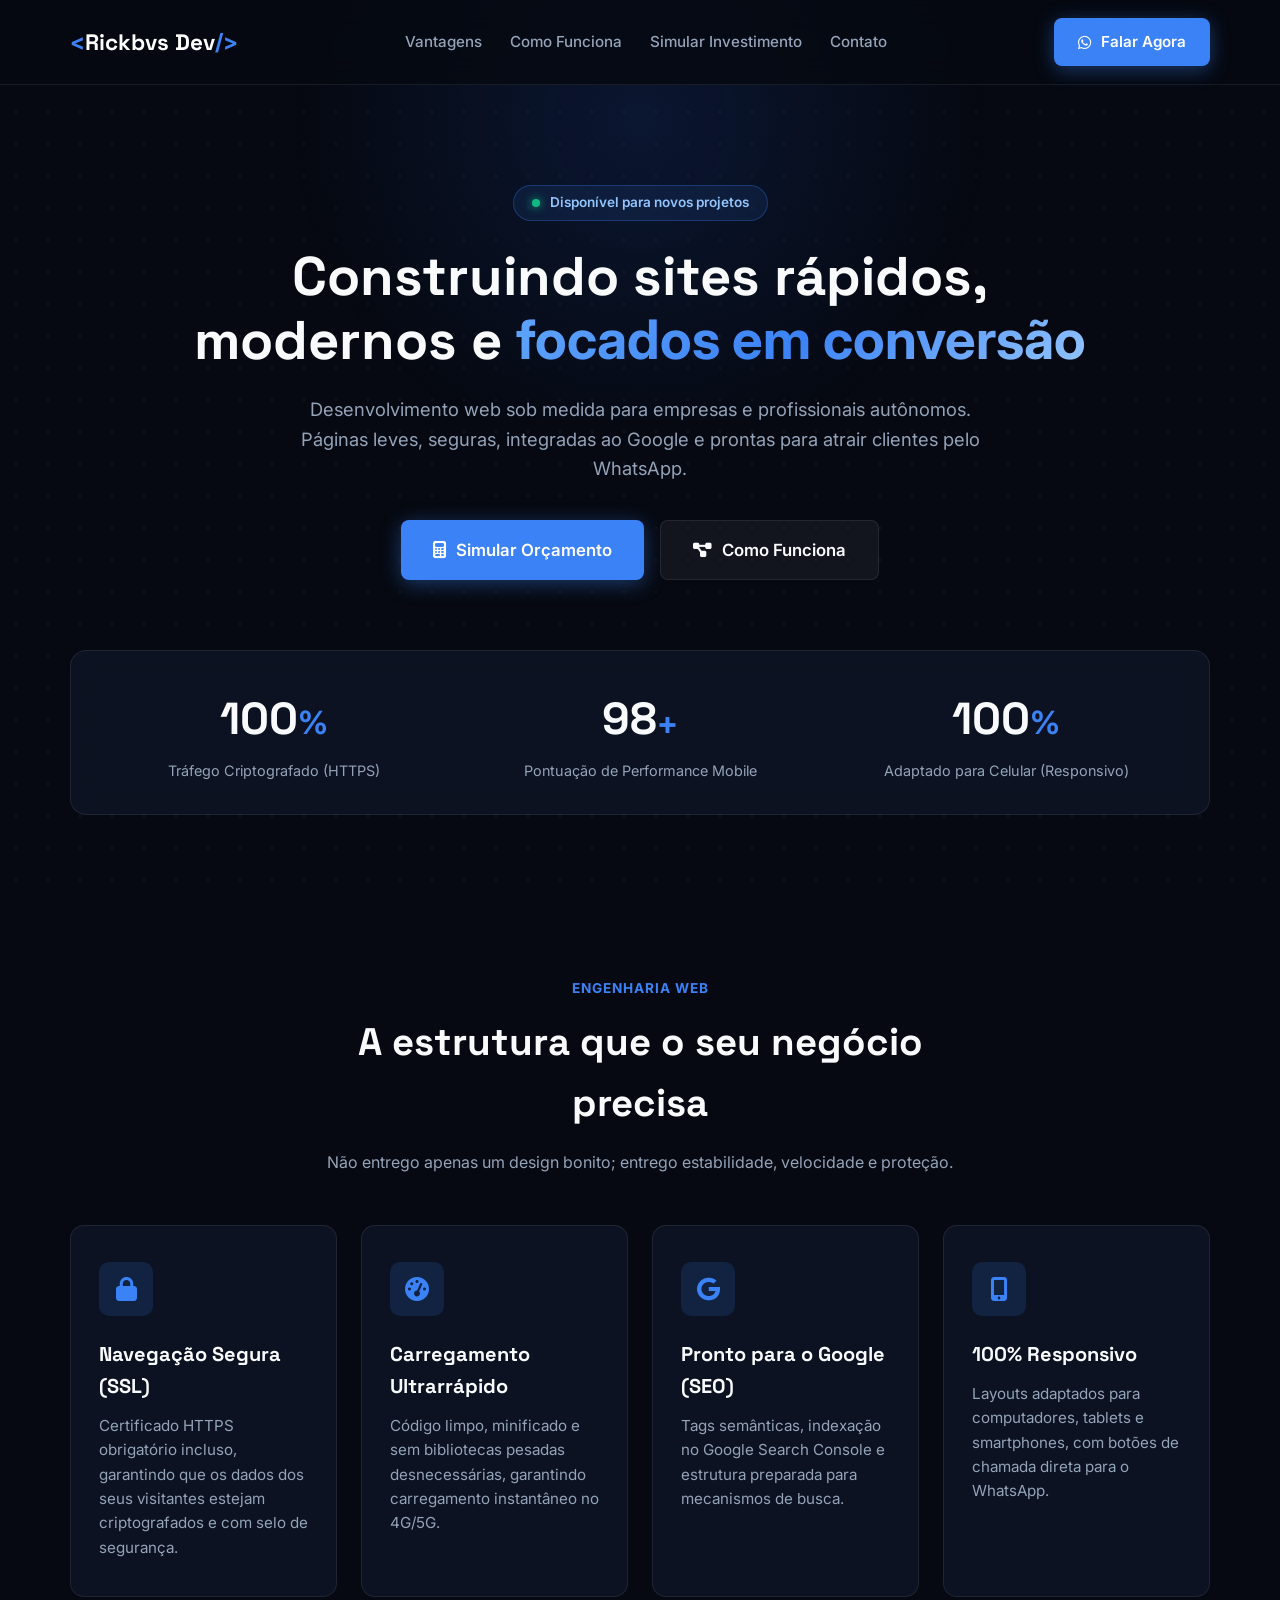
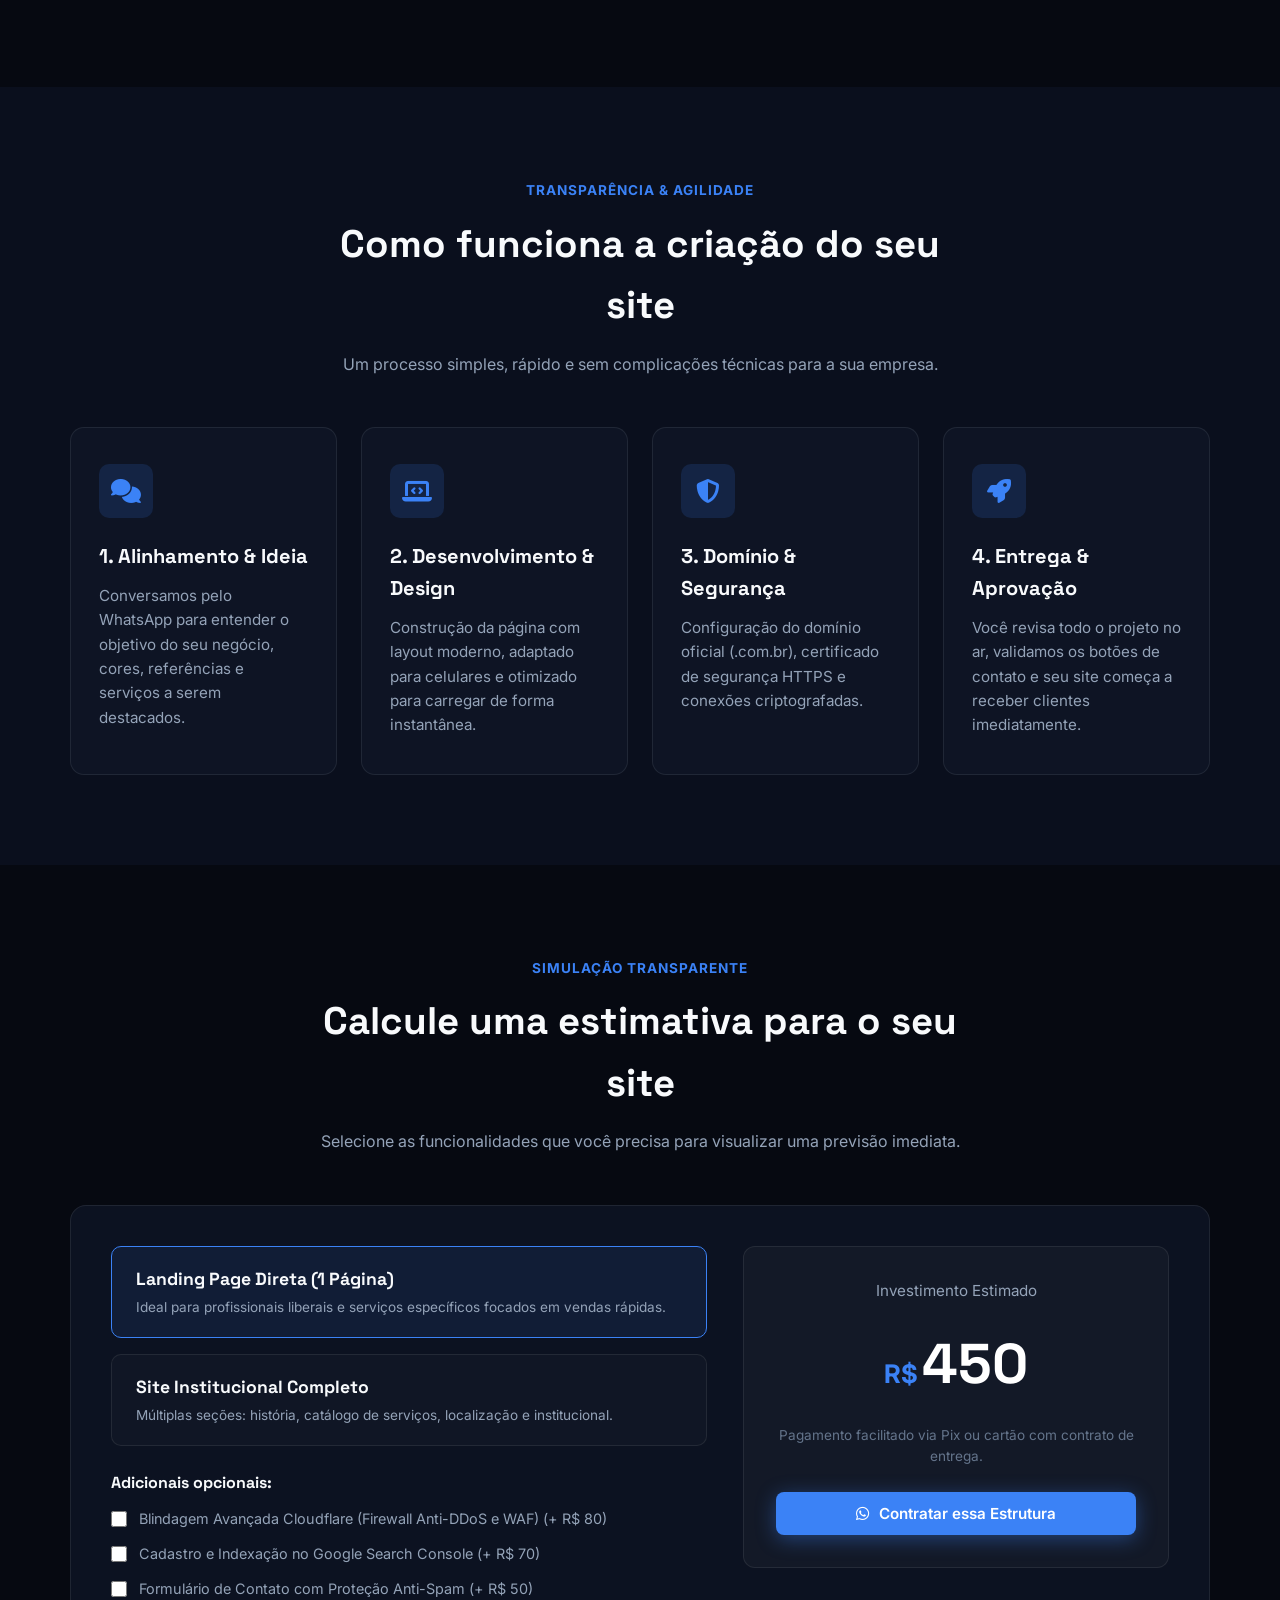
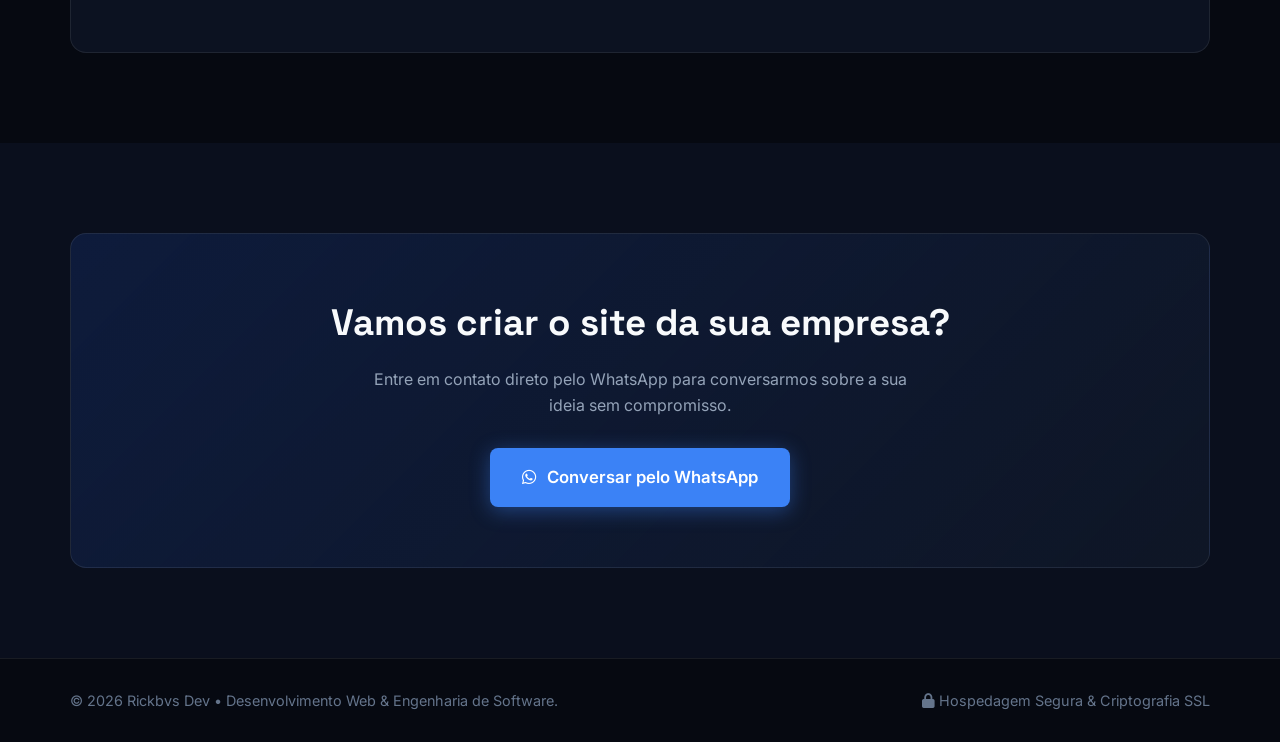
==== index.html @ 172304e8 "feat: site portfolio rickbvs" ====
<!DOCTYPE html>
<html lang="pt-BR">
<head>
  <meta charset="UTF-8">
  <meta name="viewport" content="width=device-width, initial-scale=1.0">
  <title>Rickbvs Dev | Desenvolvimento Web & Segurança Digital</title>
  <meta name="description" content="Desenvolvimento de sites profissionais, landing pages de alta conversão e infraestrutura web de alta performance.">
  
  <link rel="preconnect" href="https://fonts.googleapis.com">
  <link rel="preconnect" href="https://fonts.gstatic.com" crossorigin>
  <link href="https://fonts.googleapis.com/css2?family=Space+Grotesk:wght@500;700&family=Inter:wght@400;500;600;700&display=swap" rel="stylesheet">
  <link rel="stylesheet" href="https://cdnjs.cloudflare.com/ajax/libs/font-awesome/6.4.0/css/all.min.css">
  
  <link rel="stylesheet" href="style.css">
</head>
<body>

  <div class="bg-glow"></div>
  <div class="bg-grid"></div>

  <header class="navbar">
    <div class="container nav-container">
      <a href="#" class="nav-logo">
        <span class="logo-code">&lt;</span>Rickbvs Dev<span class="logo-code">/&gt;</span>
      </a>
      <nav class="nav-menu" id="navMenu">
        <a href="#diferenciais" class="nav-link">Vantagens</a>
        <a href="#processo" class="nav-link">Como Funciona</a>
        <a href="#calculadora" class="nav-link">Simular Investimento</a>
        <a href="#contato" class="nav-link">Contato</a>
      </nav>
      <a href="https://wa.me/5571996025066?text=Ol%C3%A1%2C%20gostaria%20de%20um%20or%C3%A7amento%20para%20um%20site%20profissional!" target="_blank" class="btn btn-primary nav-cta">
        <i class="fa-brands fa-whatsapp"></i> Falar Agora
      </a>
      <button class="nav-toggle" id="navToggle" aria-label="Abrir menu">
        <i class="fa-solid fa-bars"></i>
      </button>
    </div>
  </header>

  <main>
    <section class="hero">
      <div class="container hero-container">
        <div class="hero-badge reveal">
          <span class="pulse-dot"></span> Disponível para novos projetos
        </div>
        <h1 class="hero-title reveal">
          Construindo sites rápidos, modernos e <span class="gradient-text">focados em conversão</span>
        </h1>
        <p class="hero-subtitle reveal">
          Desenvolvimento web sob medida para empresas e profissionais autônomos. Páginas leves, seguras, integradas ao Google e prontas para atrair clientes pelo WhatsApp.
        </p>
        <div class="hero-actions reveal">
          <a href="#calculadora" class="btn btn-primary btn-large">
            <i class="fa-solid fa-calculator"></i> Simular Orçamento
          </a>
          <a href="#processo" class="btn btn-secondary btn-large">
            <i class="fa-solid fa-diagram-project"></i> Como Funciona
          </a>
        </div>

        <div class="metrics-grid reveal">
          <div class="metric-card">
            <h3 class="counter" data-target="100">0</h3><span class="metric-suffix">%</span>
            <p>Tráfego Criptografado (HTTPS)</p>
          </div>
          <div class="metric-card">
            <h3 class="counter" data-target="98">0</h3><span class="metric-suffix">+</span>
            <p>Pontuação de Performance Mobile</p>
          </div>
          <div class="metric-card">
            <h3 class="counter" data-target="100">0</h3><span class="metric-suffix">%</span>
            <p>Adaptado para Celular (Responsivo)</p>
          </div>
        </div>
      </div>
    </section>

    <section id="diferenciais" class="section">
      <div class="container">
        <div class="section-header reveal">
          <span class="section-tag">Engenharia Web</span>
          <h2>A estrutura que o seu negócio precisa</h2>
          <p>Não entrego apenas um design bonito; entrego estabilidade, velocidade e proteção.</p>
        </div>

        <div class="cards-grid">
          <div class="feature-card reveal" style="cursor: default;">
            <div class="card-icon"><i class="fa-solid fa-lock"></i></div>
            <h3>Navegação Segura (SSL)</h3>
            <p>Certificado HTTPS obrigatório incluso, garantindo que os dados dos seus visitantes estejam criptografados e com selo de segurança.</p>
          </div>

          <div class="feature-card reveal" style="cursor: default;">
            <div class="card-icon"><i class="fa-solid fa-gauge-high"></i></div>
            <h3>Carregamento Ultrarrápido</h3>
            <p>Código limpo, minificado e sem bibliotecas pesadas desnecessárias, garantindo carregamento instantâneo no 4G/5G.</p>
          </div>

          <div class="feature-card reveal" style="cursor: default;">
            <div class="card-icon"><i class="fa-brands fa-google"></i></div>
            <h3>Pronto para o Google (SEO)</h3>
            <p>Tags semânticas, indexação no Google Search Console e estrutura preparada para mecanismos de busca.</p>
          </div>

          <div class="feature-card reveal" style="cursor: default;">
            <div class="card-icon"><i class="fa-solid fa-mobile-screen-button"></i></div>
            <h3>100% Responsivo</h3>
            <p>Layouts adaptados para computadores, tablets e smartphones, com botões de chamada direta para o WhatsApp.</p>
          </div>
        </div>
      </div>
    </section>

    <section id="processo" class="section bg-alt">
      <div class="container">
        <div class="section-header reveal">
          <span class="section-tag">Transparência & Agilidade</span>
          <h2>Como funciona a criação do seu site</h2>
          <p>Um processo simples, rápido e sem complicações técnicas para a sua empresa.</p>
        </div>

        <div class="cards-grid">
          <div class="feature-card reveal" style="cursor: default;">
            <div class="card-icon"><i class="fa-solid fa-comments"></i></div>
            <h3 style="margin-top: 8px;">1. Alinhamento & Ideia</h3>
            <p>Conversamos pelo WhatsApp para entender o objetivo do seu negócio, cores, referências e serviços a serem destacados.</p>
          </div>

          <div class="feature-card reveal" style="cursor: default;">
            <div class="card-icon"><i class="fa-solid fa-laptop-code"></i></div>
            <h3 style="margin-top: 8px;">2. Desenvolvimento & Design</h3>
            <p>Construção da página com layout moderno, adaptado para celulares e otimizado para carregar de forma instantânea.</p>
          </div>

          <div class="feature-card reveal" style="cursor: default;">
            <div class="card-icon"><i class="fa-solid fa-shield-halved"></i></div>
            <h3 style="margin-top: 8px;">3. Domínio & Segurança</h3>
            <p>Configuração do domínio oficial (.com.br), certificado de segurança HTTPS e conexões criptografadas.</p>
          </div>

          <div class="feature-card reveal" style="cursor: default;">
            <div class="card-icon"><i class="fa-solid fa-rocket"></i></div>
            <h3 style="margin-top: 8px;">4. Entrega & Aprovação</h3>
            <p>Você revisa todo o projeto no ar, validamos os botões de contato e seu site começa a receber clientes imediatamente.</p>
          </div>
        </div>
      </div>
    </section>

    <section id="calculadora" class="section">
      <div class="container">
        <div class="section-header reveal">
          <span class="section-tag">Simulação Transparente</span>
          <h2>Calcule uma estimativa para o seu site</h2>
          <p>Selecione as funcionalidades que você precisa para visualizar uma previsão imediata.</p>
        </div>

        <div class="calc-wrapper reveal">
          <div class="calc-options">
            <label class="calc-item">
              <input type="radio" name="projectType" value="450" checked>
              <div class="calc-box">
                <h4>Landing Page Direta (1 Página)</h4>
                <p>Ideal para profissionais liberais e serviços específicos focados em vendas rápidas.</p>
              </div>
            </label>

            <label class="calc-item">
              <input type="radio" name="projectType" value="750">
              <div class="calc-box">
                <h4>Site Institucional Completo</h4>
                <p>Múltiplas seções: história, catálogo de serviços, localização e institucional.</p>
              </div>
            </label>

            <div class="calc-addons">
              <h4>Adicionais opcionais:</h4>
              <label class="addon-checkbox">
                <input type="checkbox" class="addon" value="80">
                <span>Blindagem Avançada Cloudflare (Firewall Anti-DDoS e WAF) (+ R$ 80)</span>
              </label>
              <label class="addon-checkbox">
                <input type="checkbox" class="addon" value="70">
                <span>Cadastro e Indexação no Google Search Console (+ R$ 70)</span>
              </label>
              <label class="addon-checkbox">
                <input type="checkbox" class="addon" value="50">
                <span>Formulário de Contato com Proteção Anti-Spam (+ R$ 50)</span>
              </label>
            </div>
          </div>

          <div class="calc-summary">
            <div class="summary-card">
              <p class="summary-label">Investimento Estimado</p>
              <div class="summary-price">
                <span class="currency">R$</span>
                <span id="totalPrice">450</span>
              </div>
              <p class="summary-desc">Pagamento facilitado via Pix ou cartão com contrato de entrega.</p>
              <button id="btnSendQuote" class="btn btn-primary btn-block">
                <i class="fa-brands fa-whatsapp"></i> Contratar essa Estrutura
              </button>
            </div>
          </div>
        </div>
      </div>
    </section>

    <section id="contato" class="section bg-alt">
      <div class="container">
        <div class="contact-box reveal">
          <h2>Vamos criar o site da sua empresa?</h2>
          <p>Entre em contato direto pelo WhatsApp para conversarmos sobre a sua ideia sem compromisso.</p>
          <div class="contact-buttons">
            <a href="https://wa.me/5571996025066?text=Ol%C3%A1%20Ricardo%2C%20quero%20conversar%20sobre%20um%20projeto!" target="_blank" class="btn btn-primary btn-large">
              <i class="fa-brands fa-whatsapp"></i> Conversar pelo WhatsApp
            </a>
          </div>
        </div>
      </div>
    </section>
  </main>

  <footer class="footer">
    <div class="container footer-content">
      <p>&copy; 2026 Rickbvs Dev • Desenvolvimento Web & Engenharia de Software.</p>
      <p class="footer-security"><i class="fa-solid fa-lock"></i> Hospedagem Segura & Criptografia SSL</p>
    </div>
  </footer>

  <script src="script.js"></script>
</body>
</html>
---- style.css ----
:root {
  --bg-main: #060911;
  --bg-alt: #0a0f1d;
  --bg-card: rgba(16, 24, 40, 0.7);
  --bg-card-hover: rgba(26, 38, 64, 0.85);
  
  --primary: #3b82f6;
  --primary-hover: #2563eb;
  --primary-glow: rgba(59, 130, 246, 0.4);
  
  --text-primary: #f8fafc;
  --text-secondary: #94a3b8;
  --text-muted: #64748b;
  
  --border: rgba(255, 255, 255, 0.08);
  --border-focus: rgba(59, 130, 246, 0.5);
  
  --success: #10b981;
}

* {
  margin: 0;
  padding: 0;
  box-sizing: border-box;
  font-family: 'Inter', sans-serif;
  scroll-behavior: smooth;
}

body {
  background-color: var(--bg-main);
  color: var(--text-primary);
  overflow-x: hidden;
  position: relative;
  line-height: 1.6;
}

/* Background Effects */
.bg-glow {
  position: fixed;
  top: -20%;
  left: 50%;
  transform: translateX(-50%);
  width: 800px;
  height: 600px;
  background: radial-gradient(circle, rgba(37, 99, 235, 0.15) 0%, transparent 70%);
  z-index: -2;
  pointer-events: none;
}

.bg-grid {
  position: fixed;
  inset: 0;
  background-image: radial-gradient(rgba(255, 255, 255, 0.05) 1px, transparent 1px);
  background-size: 32px 32px;
  z-index: -1;
  pointer-events: none;
}

/* Typography & Global Layout */
.container {
  width: 90%;
  max-width: 1140px;
  margin: 0 auto;
}

h1, h2, h3, h4 {
  font-family: 'Space Grotesk', sans-serif;
  color: var(--text-primary);
}

.gradient-text {
  background: linear-gradient(135deg, #60a5fa 0%, #3b82f6 50%, #93c5fd 100%);
  -webkit-background-clip: text;
  background-clip: text;
  -webkit-text-fill-color: transparent;
}

/* Buttons */
.btn {
  display: inline-flex;
  align-items: center;
  gap: 10px;
  padding: 12px 24px;
  border-radius: 8px;
  font-size: 0.95rem;
  font-weight: 600;
  text-decoration: none;
  cursor: pointer;
  border: none;
  transition: all 0.25s ease;
}

.btn-primary {
  background: var(--primary);
  color: #fff;
  box-shadow: 0 4px 20px var(--primary-glow);
}

.btn-primary:hover {
  background: var(--primary-hover);
  transform: translateY(-2px);
  box-shadow: 0 6px 24px var(--primary-glow);
}

.btn-secondary {
  background: rgba(255, 255, 255, 0.05);
  color: var(--text-primary);
  border: 1px solid var(--border);
}

.btn-secondary:hover {
  background: rgba(255, 255, 255, 0.1);
  transform: translateY(-2px);
}

.btn-large {
  padding: 16px 32px;
  font-size: 1.05rem;
}

.btn-block {
  width: 100%;
  justify-content: center;
}

/* Navbar */
.navbar {
  position: sticky;
  top: 0;
  z-index: 1000;
  background: rgba(6, 9, 17, 0.8);
  backdrop-filter: blur(16px);
  border-bottom: 1px solid var(--border);
  padding: 18px 0;
}

.nav-container {
  display: flex;
  justify-content: space-between;
  align-items: center;
}

.nav-logo {
  font-family: 'Space Grotesk', sans-serif;
  font-size: 1.4rem;
  font-weight: 700;
  color: #fff;
  text-decoration: none;
}

.logo-code {
  color: var(--primary);
}

.nav-menu {
  display: flex;
  gap: 28px;
}

.nav-link {
  color: var(--text-secondary);
  text-decoration: none;
  font-size: 0.95rem;
  font-weight: 500;
  transition: color 0.2s;
}

.nav-link:hover {
  color: var(--text-primary);
}

.nav-toggle {
  display: none;
  background: none;
  border: none;
  color: var(--text-primary);
  font-size: 1.5rem;
  cursor: pointer;
}

/* Hero Section */
.hero {
  padding: 100px 0 70px;
  text-align: center;
}

.hero-badge {
  display: inline-flex;
  align-items: center;
  gap: 10px;
  background: rgba(59, 130, 246, 0.1);
  border: 1px solid rgba(59, 130, 246, 0.3);
  padding: 6px 18px;
  border-radius: 50px;
  color: #93c5fd;
  font-size: 0.85rem;
  font-weight: 600;
  margin-bottom: 24px;
}

.pulse-dot {
  width: 8px;
  height: 8px;
  background: var(--success);
  border-radius: 50%;
  box-shadow: 0 0 10px var(--success);
}

.hero-title {
  font-size: 3.4rem;
  line-height: 1.15;
  max-width: 900px;
  margin: 0 auto 24px;
}

.hero-subtitle {
  font-size: 1.15rem;
  color: var(--text-secondary);
  max-width: 680px;
  margin: 0 auto 36px;
}

.hero-actions {
  display: flex;
  justify-content: center;
  gap: 16px;
  flex-wrap: wrap;
  margin-bottom: 70px;
}

/* Metrics */
.metrics-grid {
  display: grid;
  grid-template-columns: repeat(3, 1fr);
  gap: 24px;
  background: var(--bg-card);
  backdrop-filter: blur(12px);
  border: 1px solid var(--border);
  padding: 32px;
  border-radius: 16px;
}

.metric-card h3 {
  font-size: 2.8rem;
  display: inline-block;
}

.metric-suffix {
  font-size: 2rem;
  font-weight: 700;
  color: var(--primary);
}

.metric-card p {
  color: var(--text-secondary);
  font-size: 0.9rem;
  margin-top: 4px;
}

/* Sections */
.section {
  padding: 90px 0;
}

.bg-alt {
  background-color: var(--bg-alt);
}

.section-header {
  text-align: center;
  max-width: 650px;
  margin: 0 auto 50px;
}

.section-tag {
  color: var(--primary);
  font-size: 0.85rem;
  font-weight: 700;
  text-transform: uppercase;
  letter-spacing: 1px;
}

.section-header h2 {
  font-size: 2.4rem;
  margin: 10px 0 16px;
}

.section-header p {
  color: var(--text-secondary);
}

/* Feature Cards */
.cards-grid {
  display: grid;
  grid-template-columns: repeat(auto-fit, minmax(250px, 1fr));
  gap: 24px;
}

.feature-card {
  background: var(--bg-card);
  border: 1px solid var(--border);
  padding: 36px 28px;
  border-radius: 14px;
  cursor: default;
  transition: all 0.3s ease;
}

/*.feature-card:hover {
  background: var(--bg-card-hover);
  border-color: var(--border-focus);
  transform: translateY(-5px);
}
  */

.card-icon {
  width: 54px;
  height: 54px;
  background: rgba(59, 130, 246, 0.15);
  border-radius: 10px;
  display: flex;
  align-items: center;
  justify-content: center;
  color: var(--primary);
  font-size: 1.5rem;
  margin-bottom: 22px;
}

.feature-card h3 {
  font-size: 1.25rem;
  margin-bottom: 12px;
}

.feature-card p {
  color: var(--text-secondary);
  font-size: 0.95rem;
}

/* Portfolio Section & Filter */
.filter-container {
  display: flex;
  justify-content: center;
  gap: 12px;
  margin-bottom: 40px;
}

.filter-btn {
  background: var(--bg-card);
  border: 1px solid var(--border);
  color: var(--text-secondary);
  padding: 8px 20px;
  border-radius: 30px;
  cursor: pointer;
  font-weight: 600;
  transition: all 0.2s ease;
}

.filter-btn.active, .filter-btn:hover {
  background: var(--primary);
  color: #fff;
  border-color: var(--primary);
}

.portfolio-grid {
  display: grid;
  grid-template-columns: repeat(auto-fit, minmax(300px, 1fr));
  gap: 28px;
}

.portfolio-card {
  background: var(--bg-card);
  border: 1px solid var(--border);
  border-radius: 14px;
  overflow: hidden;
  transition: all 0.3s ease;
}

.portfolio-card.hide {
  display: none;
}

.portfolio-card:hover {
  transform: translateY(-4px);
  border-color: var(--border-focus);
}

.portfolio-preview {
  height: 180px;
  display: flex;
  align-items: center;
  justify-content: center;
  font-size: 3.5rem;
  color: #fff;
}

.preview-1 { background: linear-gradient(135deg, #1e3a8a, #3b82f6); }
.preview-2 { background: linear-gradient(135deg, #312e81, #6366f1); }
.preview-3 { background: linear-gradient(135deg, #064e3b, #10b981); }

.portfolio-info {
  padding: 24px;
}

.badge-mini {
  font-size: 0.75rem;
  text-transform: uppercase;
  color: var(--primary);
  font-weight: 700;
}

.portfolio-info h3 {
  font-size: 1.25rem;
  margin: 6px 0 10px;
}

.portfolio-info p {
  color: var(--text-secondary);
  font-size: 0.9rem;
}

/* Calculator Section */
.calc-wrapper {
  display: grid;
  grid-template-columns: 1.4fr 1fr;
  gap: 36px;
  background: var(--bg-card);
  border: 1px solid var(--border);
  padding: 40px;
  border-radius: 16px;
}

.calc-item {
  display: block;
  cursor: pointer;
  margin-bottom: 16px;
}

.calc-item input[type="radio"] {
  display: none;
}

.calc-box {
  background: rgba(255, 255, 255, 0.02);
  border: 1px solid var(--border);
  padding: 18px 24px;
  border-radius: 10px;
  transition: all 0.2s;
}

.calc-item input[type="radio"]:checked + .calc-box {
  border-color: var(--primary);
  background: rgba(59, 130, 246, 0.1);
}

.calc-box h4 {
  font-size: 1.1rem;
  margin-bottom: 4px;
}

.calc-box p {
  font-size: 0.85rem;
  color: var(--text-secondary);
}

.calc-addons {
  margin-top: 24px;
}

.calc-addons h4 {
  font-size: 1rem;
  margin-bottom: 12px;
}

.addon-checkbox {
  display: flex;
  align-items: center;
  gap: 12px;
  margin-bottom: 12px;
  font-size: 0.9rem;
  color: var(--text-secondary);
  cursor: pointer;
}

.addon-checkbox input {
  accent-color: var(--primary);
  width: 16px;
  height: 16px;
}

.summary-card {
  background: rgba(255, 255, 255, 0.03);
  border: 1px solid var(--border);
  padding: 32px;
  border-radius: 12px;
  text-align: center;
}

.summary-label {
  font-size: 0.95rem;
  color: var(--text-secondary);
}

.summary-price {
  margin: 16px 0;
  color: #fff;
}

.currency {
  font-size: 1.6rem;
  font-weight: 700;
  color: var(--primary);
}

#totalPrice {
  font-size: 3.5rem;
  font-weight: 800;
  font-family: 'Space Grotesk', sans-serif;
}

.summary-desc {
  font-size: 0.85rem;
  color: var(--text-muted);
  margin-bottom: 24px;
}

/* Contact CTA */
.contact-box {
  background: linear-gradient(135deg, rgba(37, 99, 235, 0.15) 0%, rgba(16, 24, 40, 0.8) 100%);
  border: 1px solid var(--border);
  border-radius: 16px;
  padding: 60px 30px;
  text-align: center;
}

.contact-box h2 {
  font-size: 2.3rem;
  margin-bottom: 14px;
}

.contact-box p {
  color: var(--text-secondary);
  max-width: 540px;
  margin: 0 auto 30px;
}

/* Footer */
.footer {
  border-top: 1px solid var(--border);
  padding: 30px 0;
  font-size: 0.9rem;
  color: var(--text-muted);
}

.footer-content {
  display: flex;
  justify-content: space-between;
  align-items: center;
}

/* Scroll Animation */
.reveal {
  opacity: 0;
  transform: translateY(24px);
  transition: all 0.6s cubic-bezier(0.16, 1, 0.3, 1);
}

.reveal.active {
  opacity: 1;
  transform: translateY(0);
}

/* Responsive */
@media (max-width: 900px) {
  .hero-title { font-size: 2.5rem; }
  .calc-wrapper { grid-template-columns: 1fr; }
  .metrics-grid { grid-template-columns: 1fr; gap: 16px; }
  .nav-menu { display: none; }
  .nav-toggle { display: block; }
}
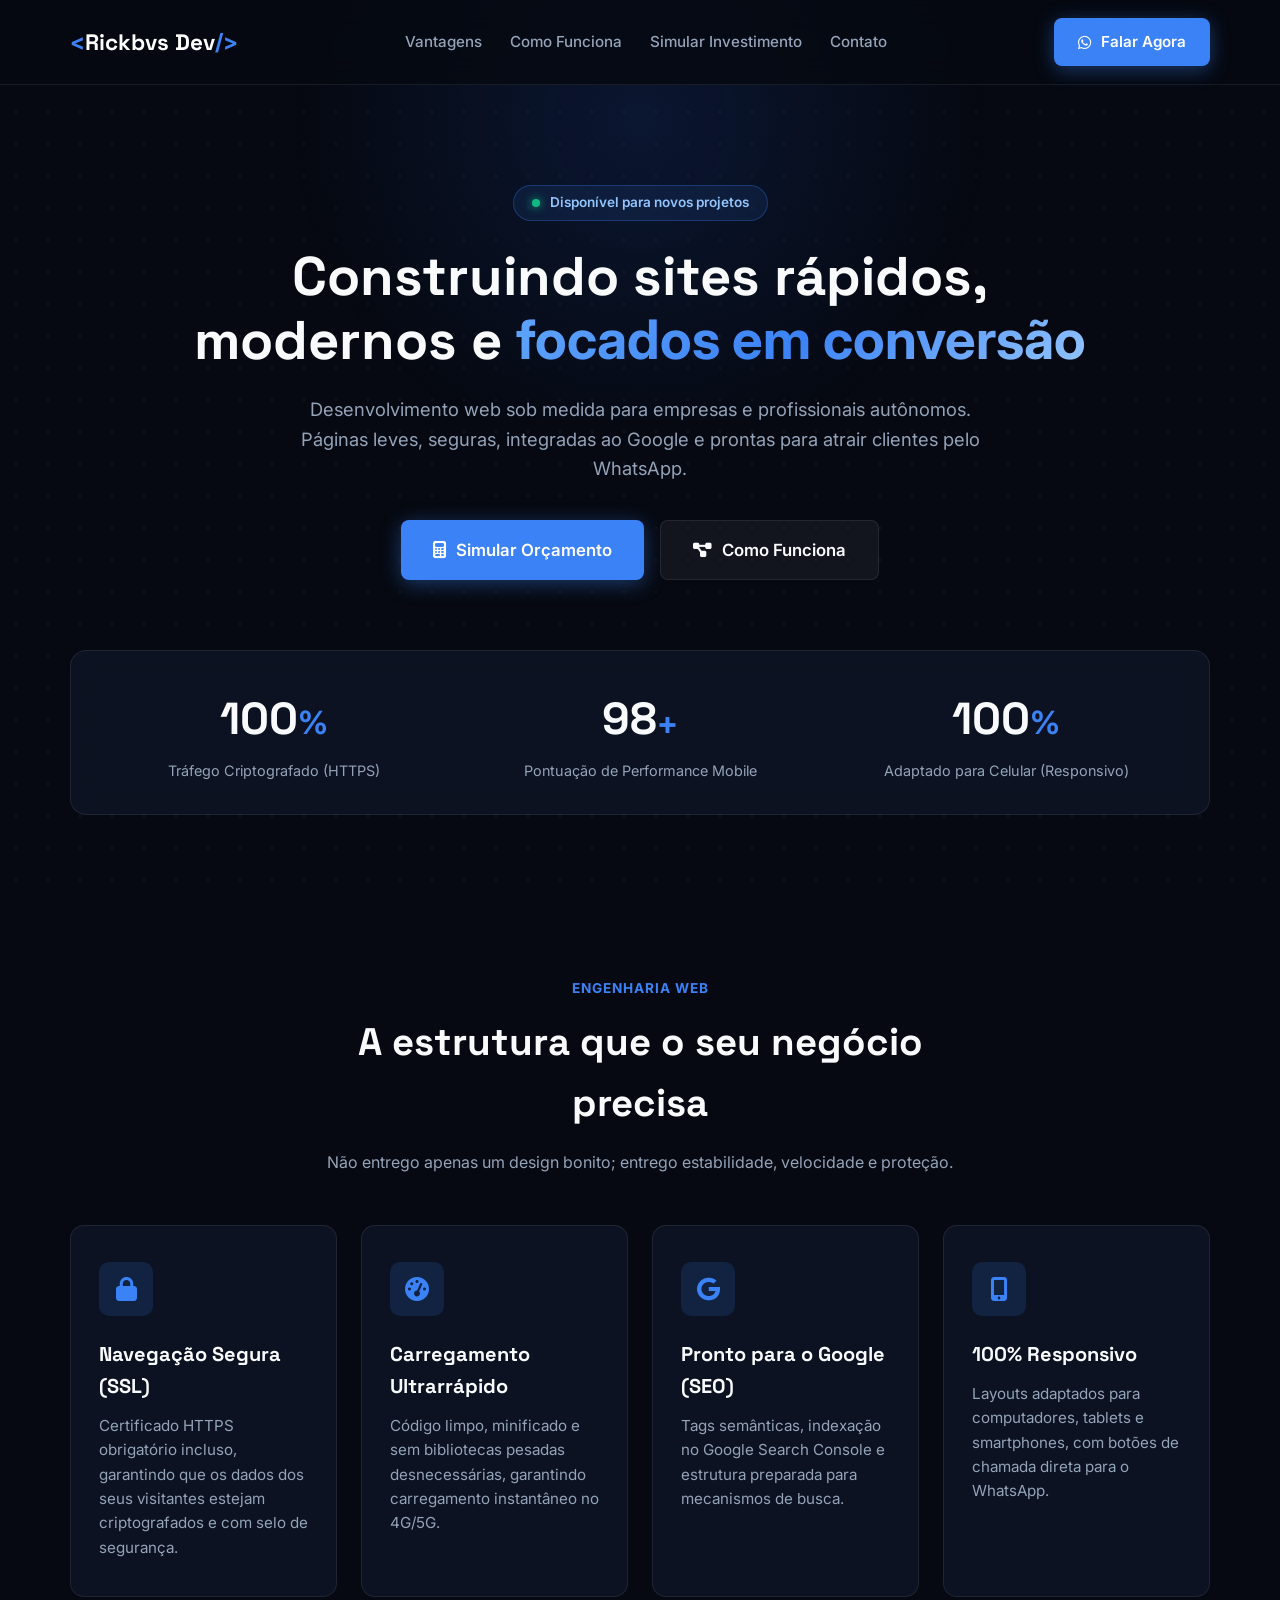
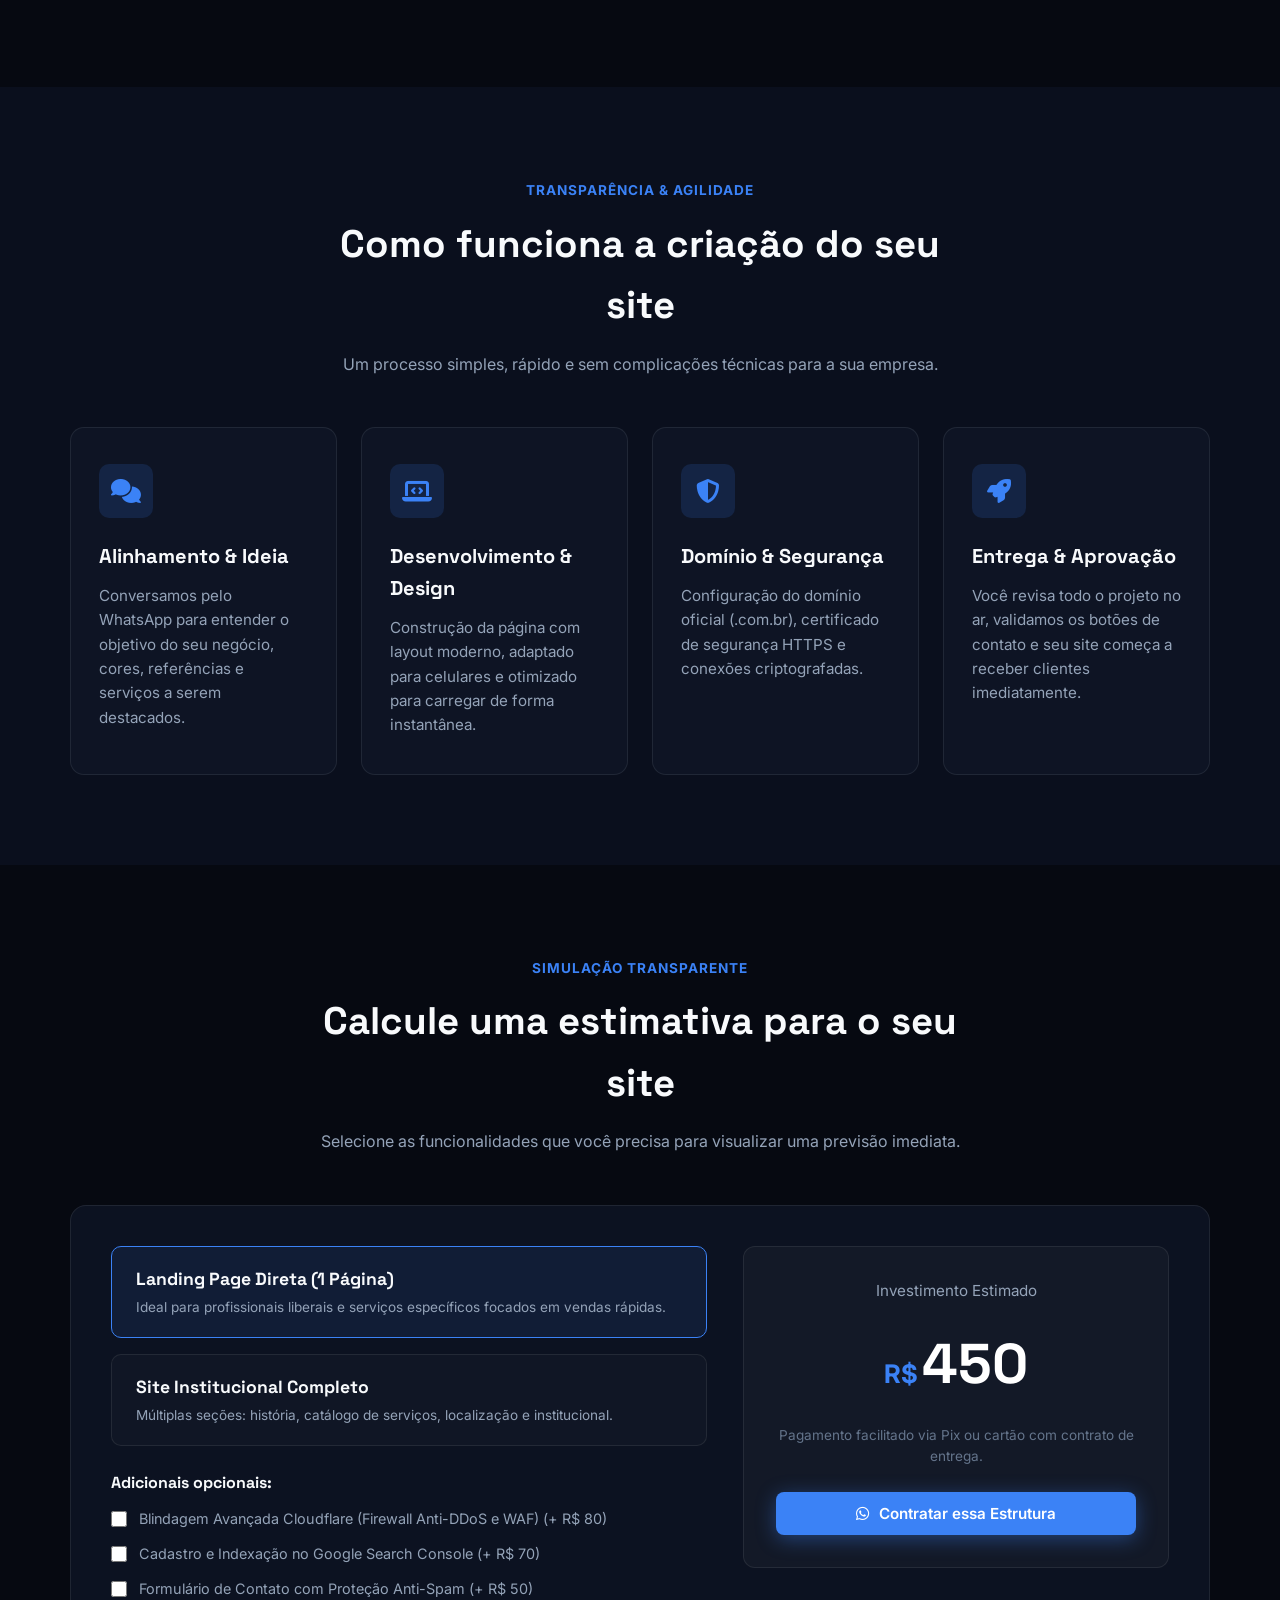
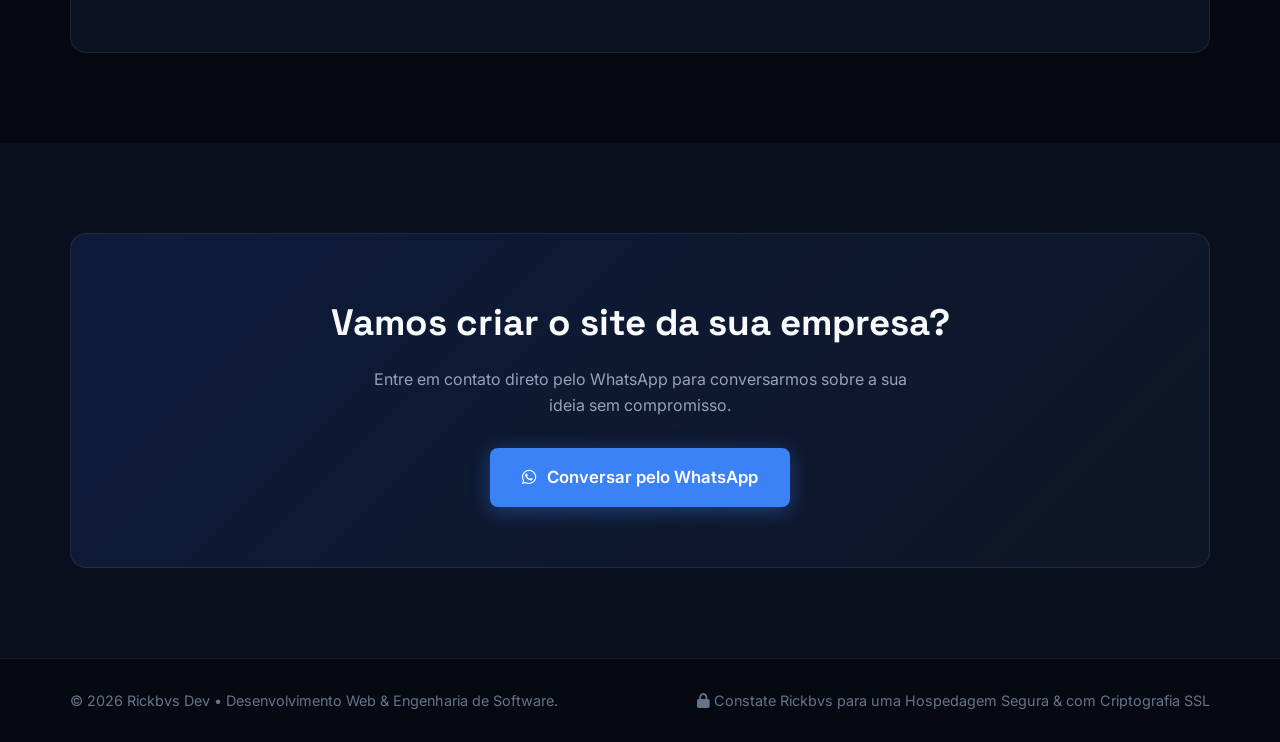
==== commit b3cdb532: "Ajuste de pequenos modelos no site" ====
--- a/index.html
+++ b/index.html
@@ -123,25 +123,25 @@
         <div class="cards-grid">
           <div class="feature-card reveal" style="cursor: default;">
             <div class="card-icon"><i class="fa-solid fa-comments"></i></div>
-            <h3 style="margin-top: 8px;">1. Alinhamento & Ideia</h3>
+            <h3 style="margin-top: 8px;">Alinhamento & Ideia</h3>
             <p>Conversamos pelo WhatsApp para entender o objetivo do seu negócio, cores, referências e serviços a serem destacados.</p>
           </div>
 
           <div class="feature-card reveal" style="cursor: default;">
             <div class="card-icon"><i class="fa-solid fa-laptop-code"></i></div>
-            <h3 style="margin-top: 8px;">2. Desenvolvimento & Design</h3>
+            <h3 style="margin-top: 8px;">Desenvolvimento & Design</h3>
             <p>Construção da página com layout moderno, adaptado para celulares e otimizado para carregar de forma instantânea.</p>
           </div>
 
           <div class="feature-card reveal" style="cursor: default;">
             <div class="card-icon"><i class="fa-solid fa-shield-halved"></i></div>
-            <h3 style="margin-top: 8px;">3. Domínio & Segurança</h3>
+            <h3 style="margin-top: 8px;">Domínio & Segurança</h3>
             <p>Configuração do domínio oficial (.com.br), certificado de segurança HTTPS e conexões criptografadas.</p>
           </div>
 
           <div class="feature-card reveal" style="cursor: default;">
             <div class="card-icon"><i class="fa-solid fa-rocket"></i></div>
-            <h3 style="margin-top: 8px;">4. Entrega & Aprovação</h3>
+            <h3 style="margin-top: 8px;">Entrega & Aprovação</h3>
             <p>Você revisa todo o projeto no ar, validamos os botões de contato e seu site começa a receber clientes imediatamente.</p>
           </div>
         </div>
@@ -226,7 +226,7 @@
   <footer class="footer">
     <div class="container footer-content">
       <p>&copy; 2026 Rickbvs Dev • Desenvolvimento Web & Engenharia de Software.</p>
-      <p class="footer-security"><i class="fa-solid fa-lock"></i> Hospedagem Segura & Criptografia SSL</p>
+      <p class="footer-security"><i class="fa-solid fa-lock"></i> Constate Rickbvs para uma Hospedagem Segura & com Criptografia SSL</p>
     </div>
   </footer>
 
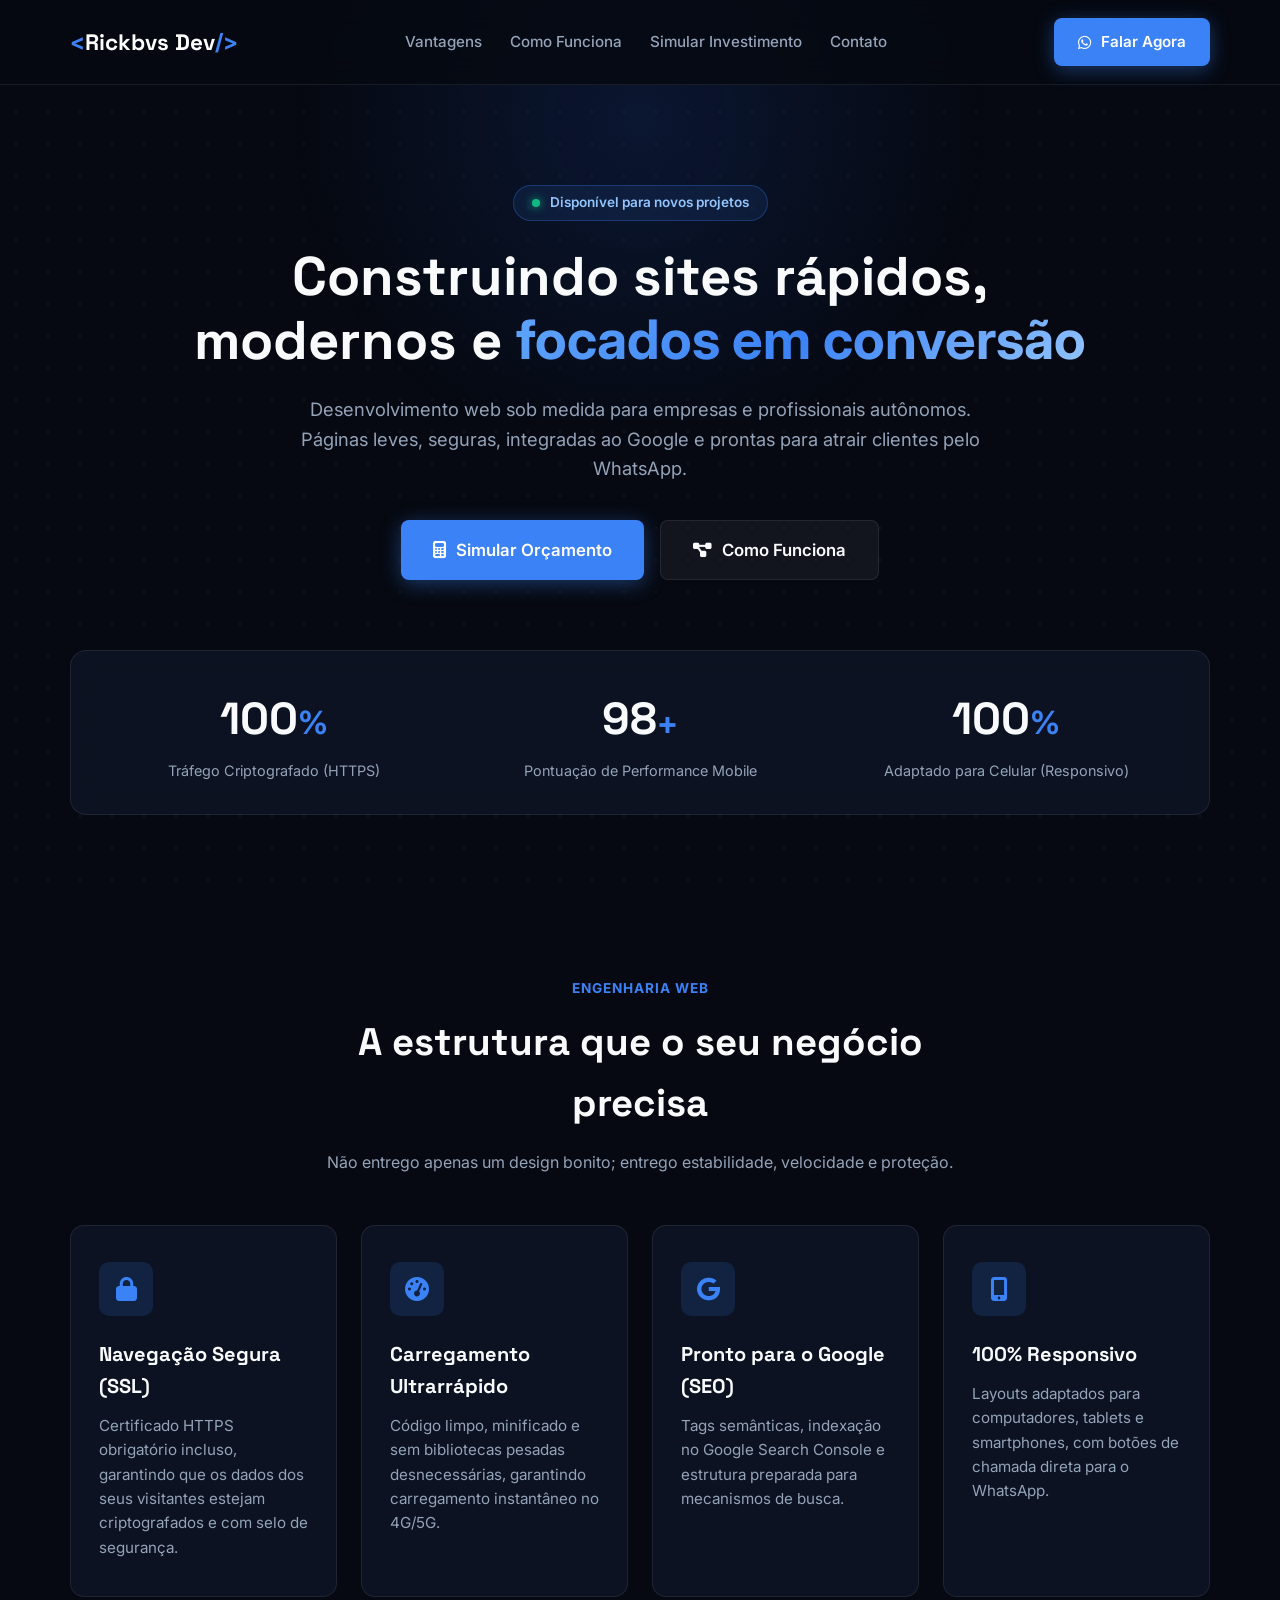
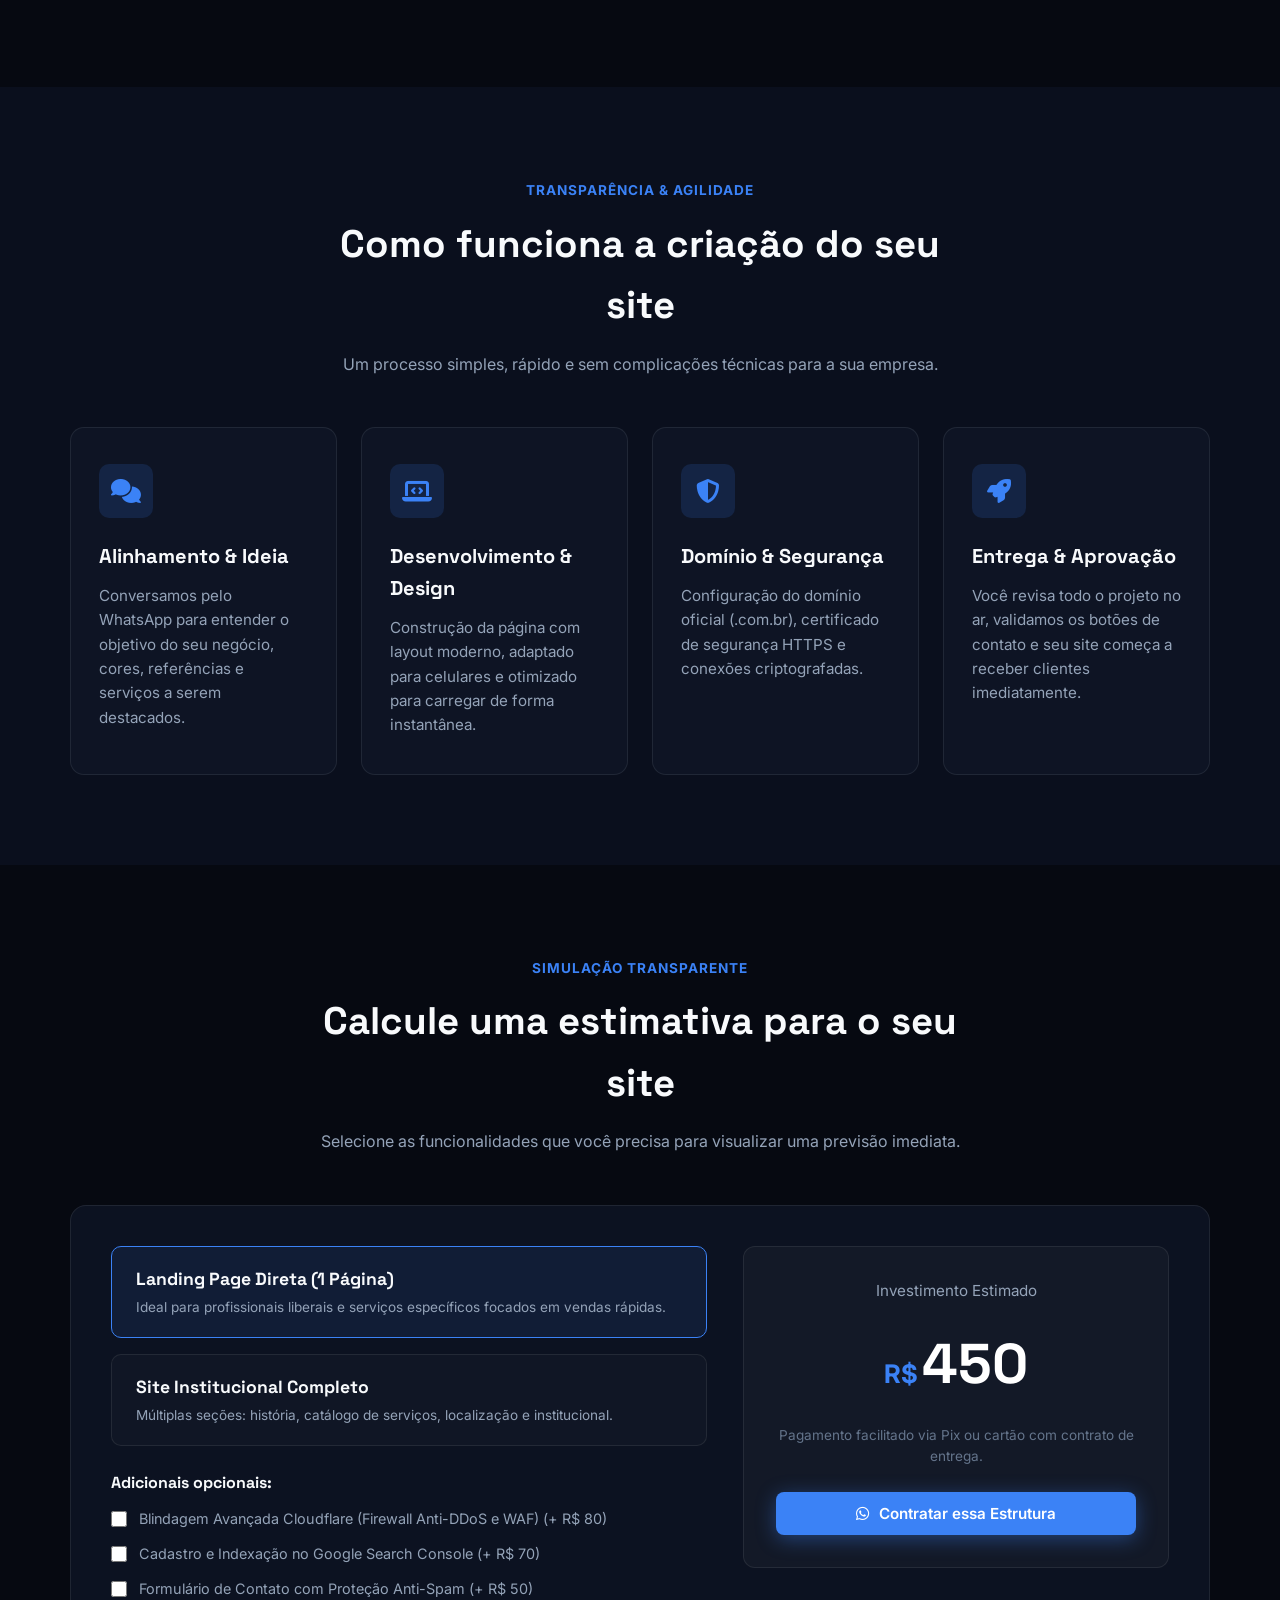
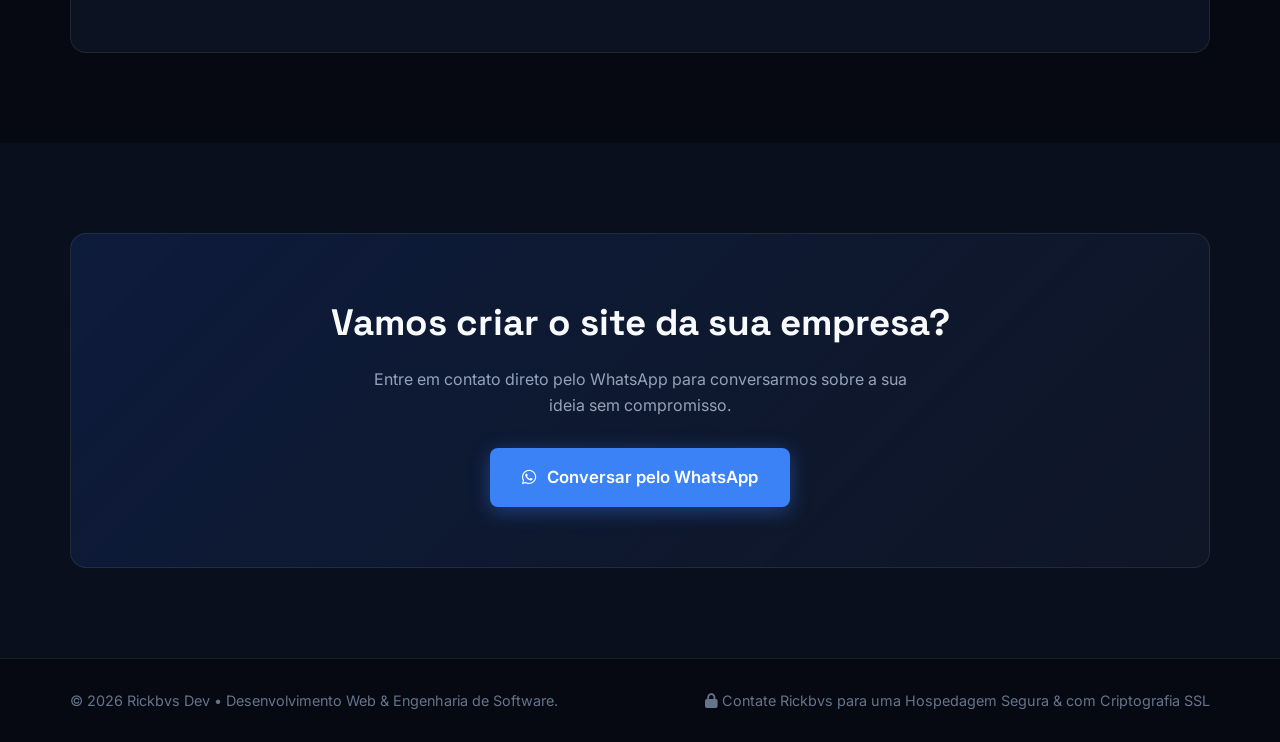
==== commit 1281f946: "Pequena alteração na ortografia" ====
--- a/index.html
+++ b/index.html
@@ -226,7 +226,7 @@
   <footer class="footer">
     <div class="container footer-content">
       <p>&copy; 2026 Rickbvs Dev • Desenvolvimento Web & Engenharia de Software.</p>
-      <p class="footer-security"><i class="fa-solid fa-lock"></i> Constate Rickbvs para uma Hospedagem Segura & com Criptografia SSL</p>
+      <p class="footer-security"><i class="fa-solid fa-lock"></i> Contate Rickbvs para uma Hospedagem Segura & com Criptografia SSL</p>
     </div>
   </footer>
 
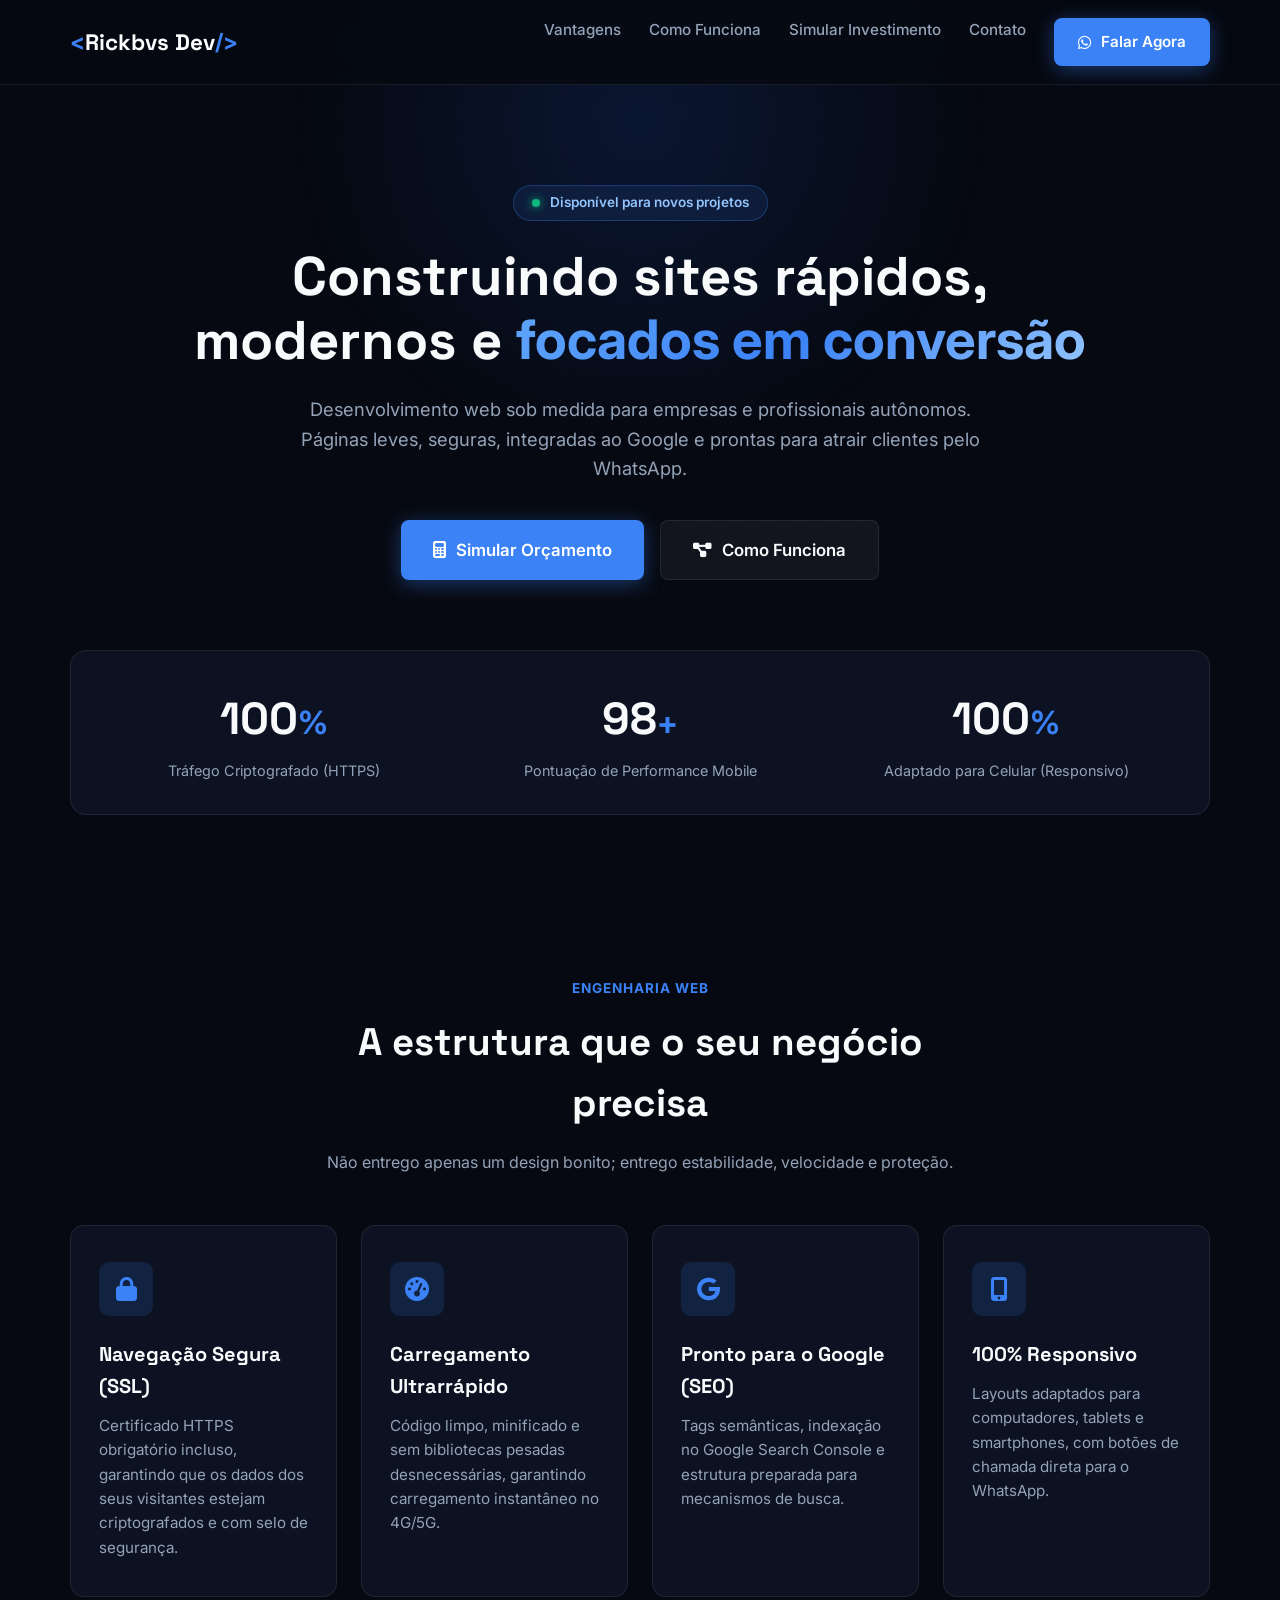
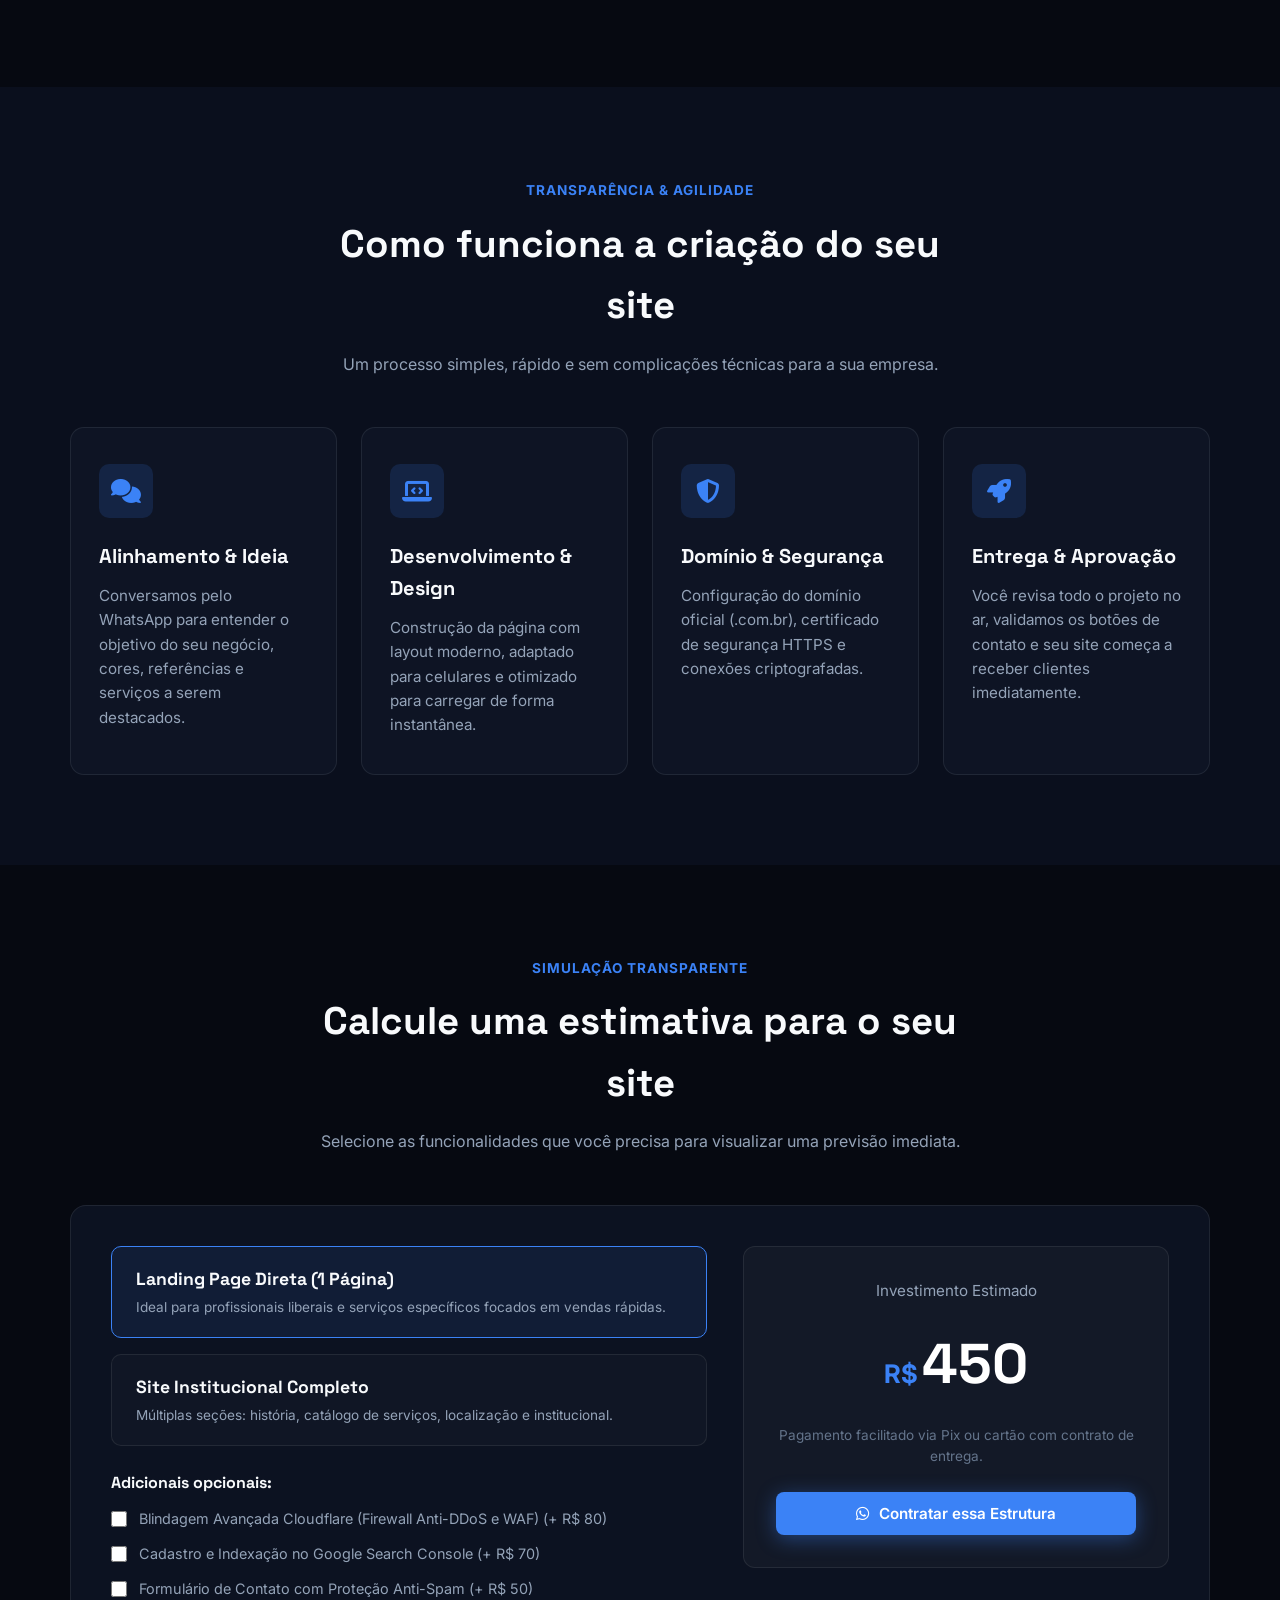
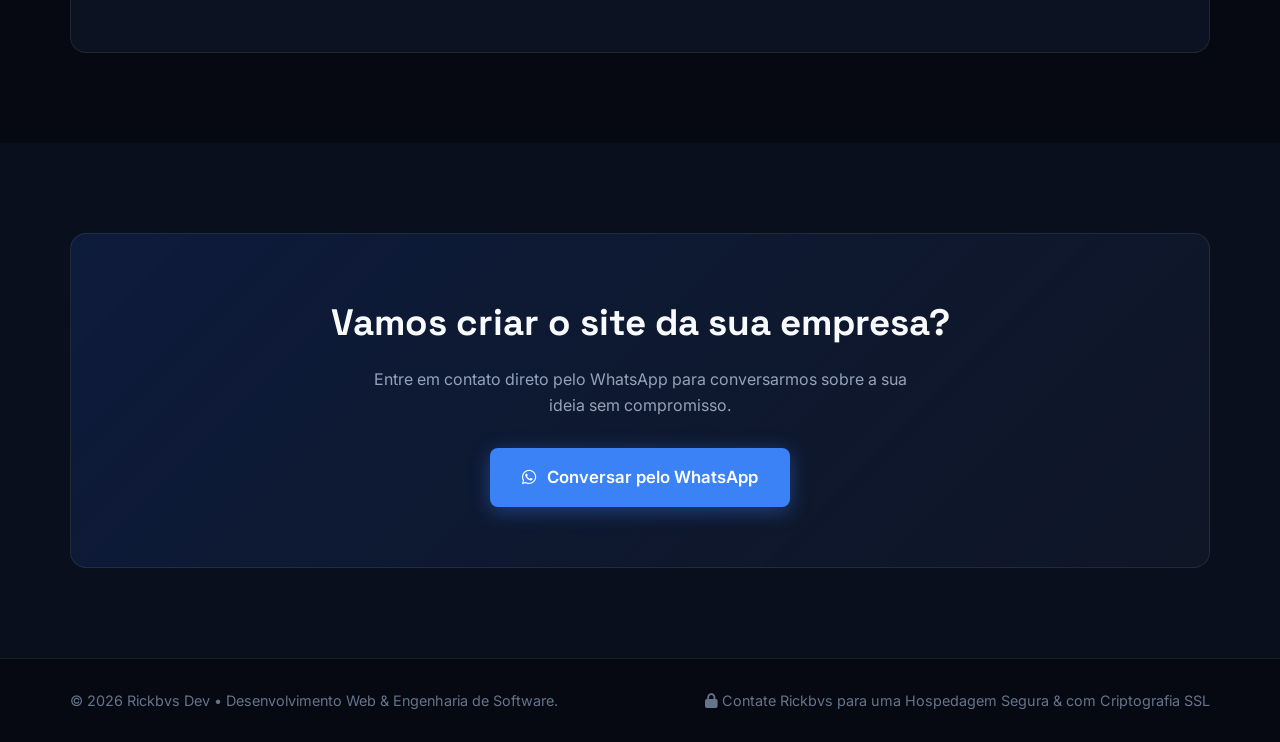
==== commit 3aace0a9: "fix: navbar responsiva com botao dentro do menu mobile" ====
--- a/index.html
+++ b/index.html
@@ -18,20 +18,24 @@
   <div class="bg-glow"></div>
   <div class="bg-grid"></div>
 
+  <!-- Navbar -->
   <header class="navbar">
     <div class="container nav-container">
       <a href="#" class="nav-logo">
         <span class="logo-code">&lt;</span>Rickbvs Dev<span class="logo-code">/&gt;</span>
       </a>
+      
       <nav class="nav-menu" id="navMenu">
         <a href="#diferenciais" class="nav-link">Vantagens</a>
         <a href="#processo" class="nav-link">Como Funciona</a>
         <a href="#calculadora" class="nav-link">Simular Investimento</a>
         <a href="#contato" class="nav-link">Contato</a>
+        <!-- Botão agora fica dentro do menu -->
+        <a href="https://wa.me/5571996025066?text=Ol%C3%A1%2C%20gostaria%20de%20um%20or%C3%A7amento%20para%20um%20site%20profissional!" target="_blank" class="btn btn-primary nav-cta-menu">
+          <i class="fa-brands fa-whatsapp"></i> Falar Agora
+        </a>
       </nav>
-      <a href="https://wa.me/5571996025066?text=Ol%C3%A1%2C%20gostaria%20de%20um%20or%C3%A7amento%20para%20um%20site%20profissional!" target="_blank" class="btn btn-primary nav-cta">
-        <i class="fa-brands fa-whatsapp"></i> Falar Agora
-      </a>
+
       <button class="nav-toggle" id="navToggle" aria-label="Abrir menu">
         <i class="fa-solid fa-bars"></i>
       </button>
--- a/style.css
+++ b/style.css
@@ -569,10 +569,60 @@
 }
 
 /* Responsive */
-@media (max-width: 900px) {
-  .hero-title { font-size: 2.5rem; }
-  .calc-wrapper { grid-template-columns: 1fr; }
-  .metrics-grid { grid-template-columns: 1fr; gap: 16px; }
-  .nav-menu { display: none; }
-  .nav-toggle { display: block; }
+@media (max-width: 768px) {
+  .nav-container {
+    display: flex;
+    justify-content: space-between;
+    align-items: center;
+    padding: 14px 20px;
+    width: 100%;
+  }
+
+  .nav-logo {
+    white-space: nowrap; 
+    font-size: 1.25rem;
+    font-weight: 700;
+  }
+
+  .nav-menu {
+    position: fixed;
+    top: 65px;
+    left: 0;
+    right: 0;
+    background: rgba(10, 15, 29, 0.98);
+    backdrop-filter: blur(12px);
+    flex-direction: column;
+    align-items: center;
+    padding: 28px 20px;
+    gap: 20px;
+    border-bottom: 1px solid rgba(255, 255, 255, 0.1);
+    display: none;
+  }
+
+  .nav-menu.active {
+    display: flex;
+  }
+
+  .nav-link {
+    font-size: 1.1rem;
+    padding: 6px 0;
+  }
+
+  .nav-cta-menu {
+    width: 100%;
+    max-width: 260px;
+    justify-content: center;
+    margin-top: 10px;
+    padding: 12px 20px;
+    font-size: 1rem;
+  }
+
+  .nav-toggle {
+    display: block;
+    background: transparent;
+    border: none;
+    color: #fff;
+    font-size: 1.5rem;
+    cursor: pointer;
+  }
 }
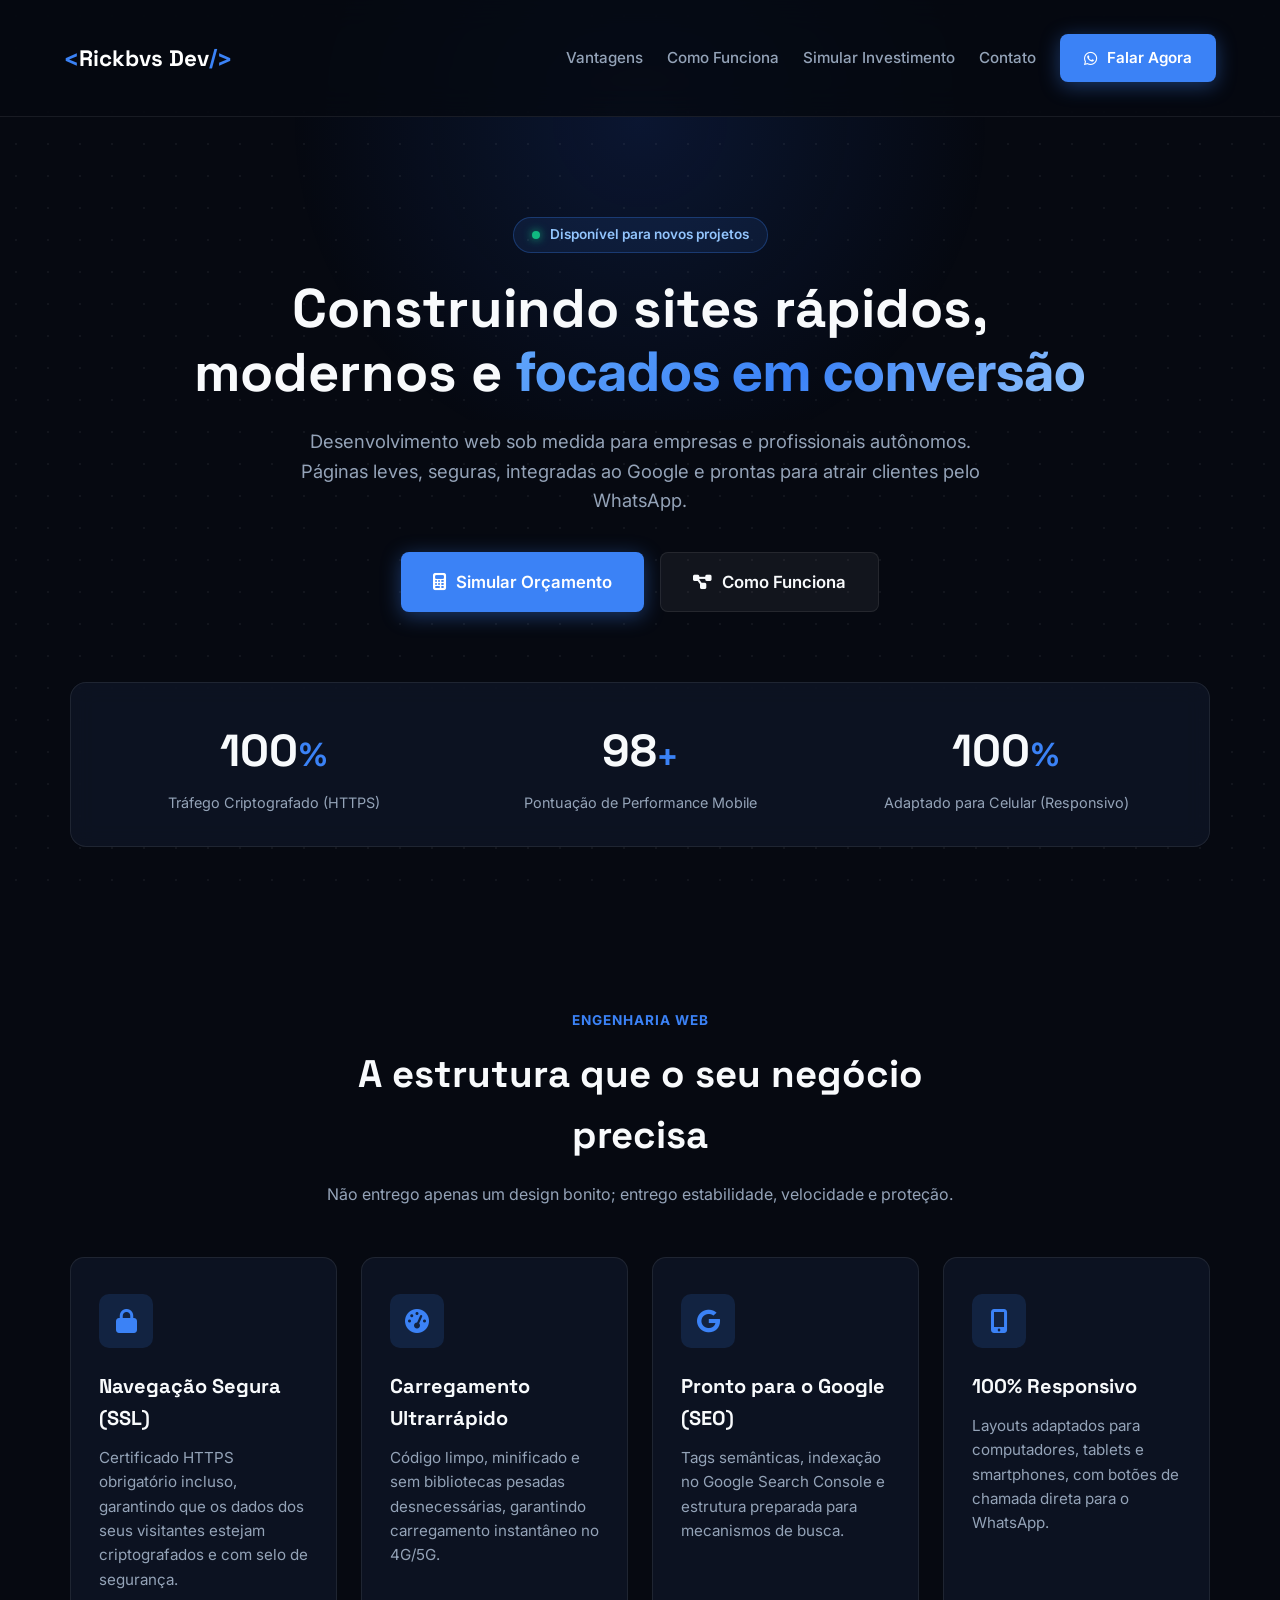
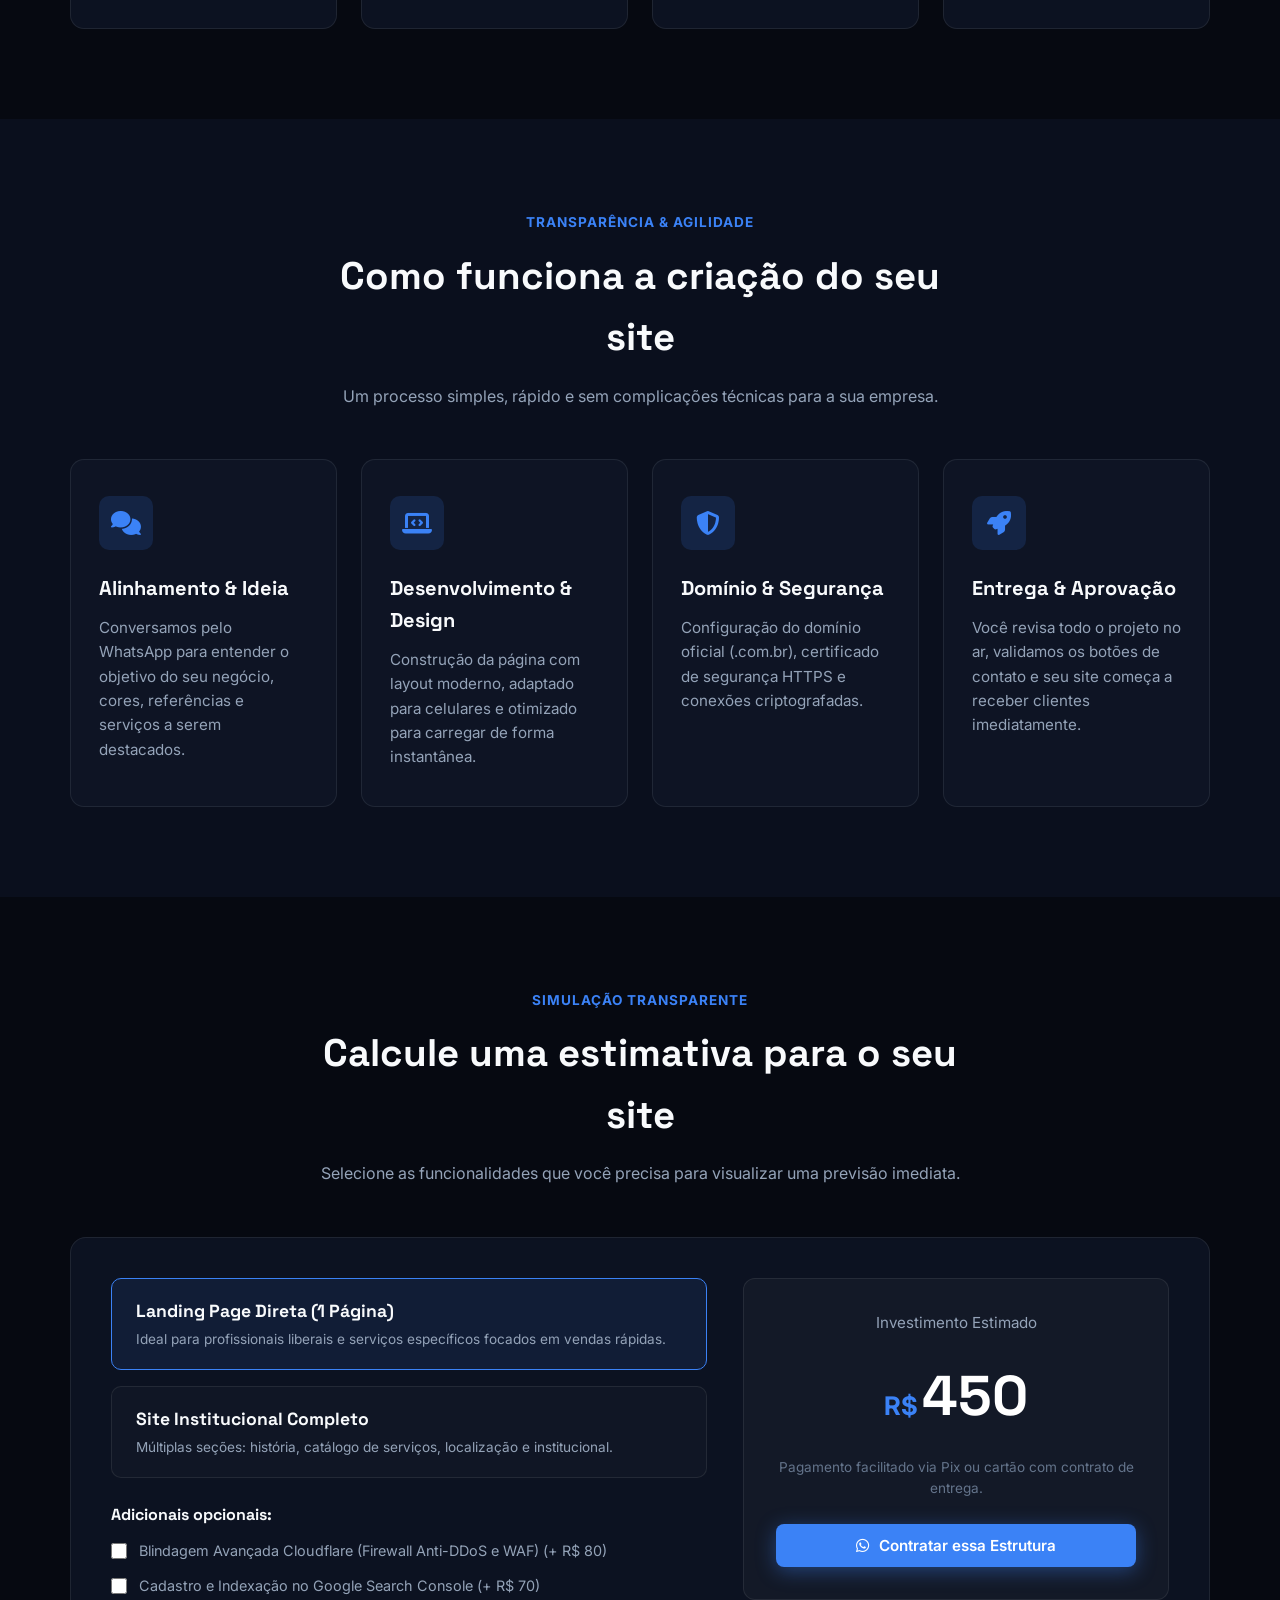
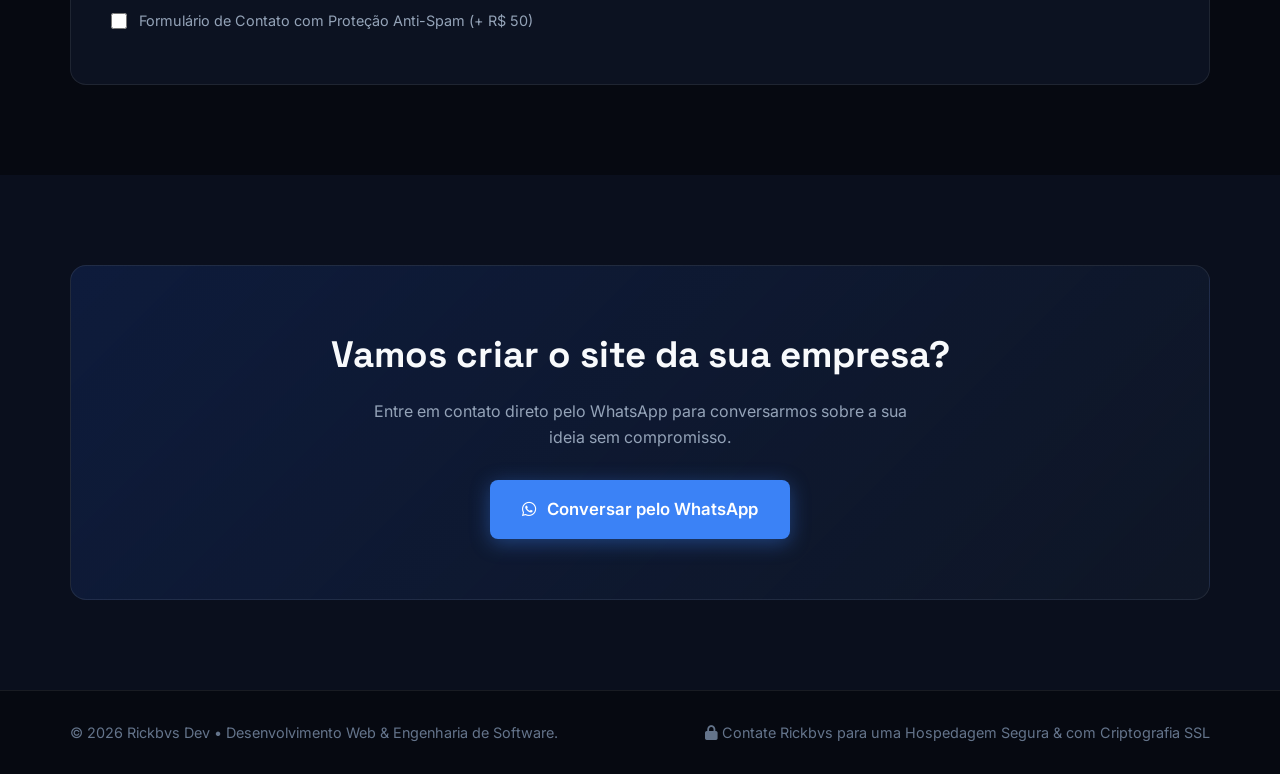
==== commit 4c2fa61e: "fix: Layout responsivo mobile" ====
--- a/index.html
+++ b/index.html
@@ -6,10 +6,14 @@
   <title>Rickbvs Dev | Desenvolvimento Web & Segurança Digital</title>
   <meta name="description" content="Desenvolvimento de sites profissionais, landing pages de alta conversão e infraestrutura web de alta performance.">
   
+  <!-- Otimização das fontes -->
   <link rel="preconnect" href="https://fonts.googleapis.com">
   <link rel="preconnect" href="https://fonts.gstatic.com" crossorigin>
-  <link href="https://fonts.googleapis.com/css2?family=Space+Grotesk:wght@500;700&family=Inter:wght@400;500;600;700&display=swap" rel="stylesheet">
-  <link rel="stylesheet" href="https://cdnjs.cloudflare.com/ajax/libs/font-awesome/6.4.0/css/all.min.css">
+  <link href="https://fonts.googleapis.com/css2?family=Inter:wght@400;500;600;700&family=Space+Grotesk:wght@500;700&display=swap" rel="stylesheet">
+  
+  <!-- Font Awesome -->
+  <link rel="preload" href="https://cdnjs.cloudflare.com/ajax/libs/font-awesome/6.4.0/css/all.min.css" as="style" onload="this.onload=null;this.rel='stylesheet'">
+  <noscript><link rel="stylesheet" href="https://cdnjs.cloudflare.com/ajax/libs/font-awesome/6.4.0/css/all.min.css"></noscript>
   
   <link rel="stylesheet" href="style.css">
 </head>
--- a/style.css
+++ b/style.css
@@ -138,6 +138,10 @@
   display: flex;
   justify-content: space-between;
   align-items: center;
+  width: 100%;
+  max-width: 1200px;
+  margin: 0 auto;
+  padding: 16px 24px;
 }
 
 .nav-logo {
@@ -154,7 +158,8 @@
 
 .nav-menu {
   display: flex;
-  gap: 28px;
+  align-items: center;
+  gap: 24px;
 }
 
 .nav-link {
@@ -570,59 +575,61 @@
 
 /* Responsive */
 @media (max-width: 768px) {
-  .nav-container {
-    display: flex;
-    justify-content: space-between;
-    align-items: center;
-    padding: 14px 20px;
+  
+  html, body {
+    overflow-x: hidden;
     width: 100%;
   }
 
-  .nav-logo {
-    white-space: nowrap; 
-    font-size: 1.25rem;
-    font-weight: 700;
-  }
-
-  .nav-menu {
-    position: fixed;
-    top: 65px;
-    left: 0;
-    right: 0;
-    background: rgba(10, 15, 29, 0.98);
-    backdrop-filter: blur(12px);
-    flex-direction: column;
-    align-items: center;
-    padding: 28px 20px;
-    gap: 20px;
-    border-bottom: 1px solid rgba(255, 255, 255, 0.1);
-    display: none;
-  }
-
-  .nav-menu.active {
-    display: flex;
-  }
-
-  .nav-link {
-    font-size: 1.1rem;
-    padding: 6px 0;
-  }
-
-  .nav-cta-menu {
+  .container {
     width: 100%;
-    max-width: 260px;
-    justify-content: center;
+    padding: 0 16px;
+  }
+
+  .metrics-grid {
+    display: grid !important;
+    grid-template-columns: 1fr !important;
+    gap: 16px !important;
+    margin-top: 32px;
+  }
+
+  .metric-card {
+    padding: 20px 16px;
+    width: 100%;
+  }
+
+  .calc-wrapper {
+    display: flex !important;
+    flex-direction: column !important; 
+    gap: 24px !important;
+    width: 100% !important;
+  }
+
+  .calc-options,
+  .calc-summary {
+    width: 100% !important;
+    max-width: 100% !important;
+  }
+
+  .summary-card {
+    position: static !important;
+    width: 100% !important;
     margin-top: 10px;
-    padding: 12px 20px;
-    font-size: 1rem;
-  }
-
-  .nav-toggle {
-    display: block;
-    background: transparent;
-    border: none;
-    color: #fff;
-    font-size: 1.5rem;
-    cursor: pointer;
+  }
+
+  h1, .hero-title {
+    font-size: 1.85rem !important;
+    line-height: 1.25 !important;
+    word-break: normal !important;
+  }
+
+  h2 {
+    font-size: 1.5rem !important;
+    line-height: 1.3 !important;
+  }
+
+  .cards-grid {
+    grid-template-columns: 1fr !important;
+    gap: 16px !important;
   }
 }
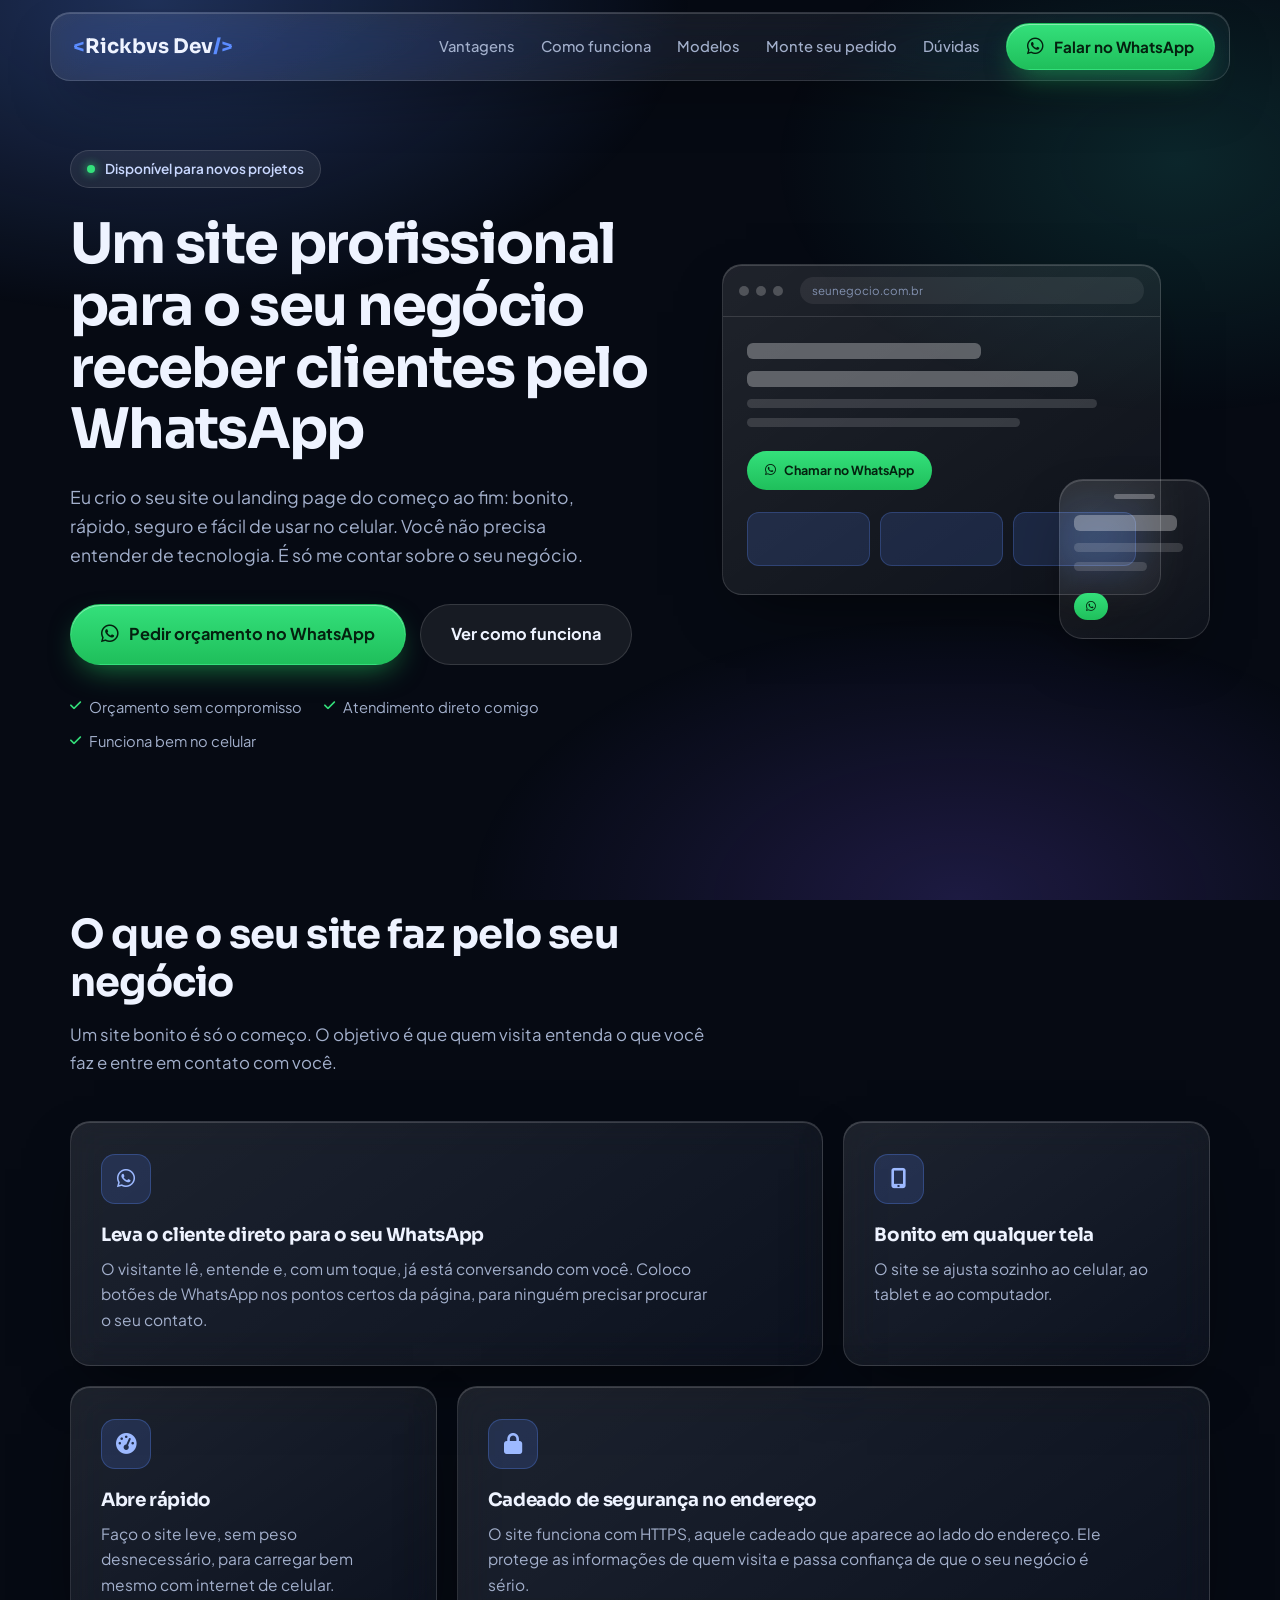
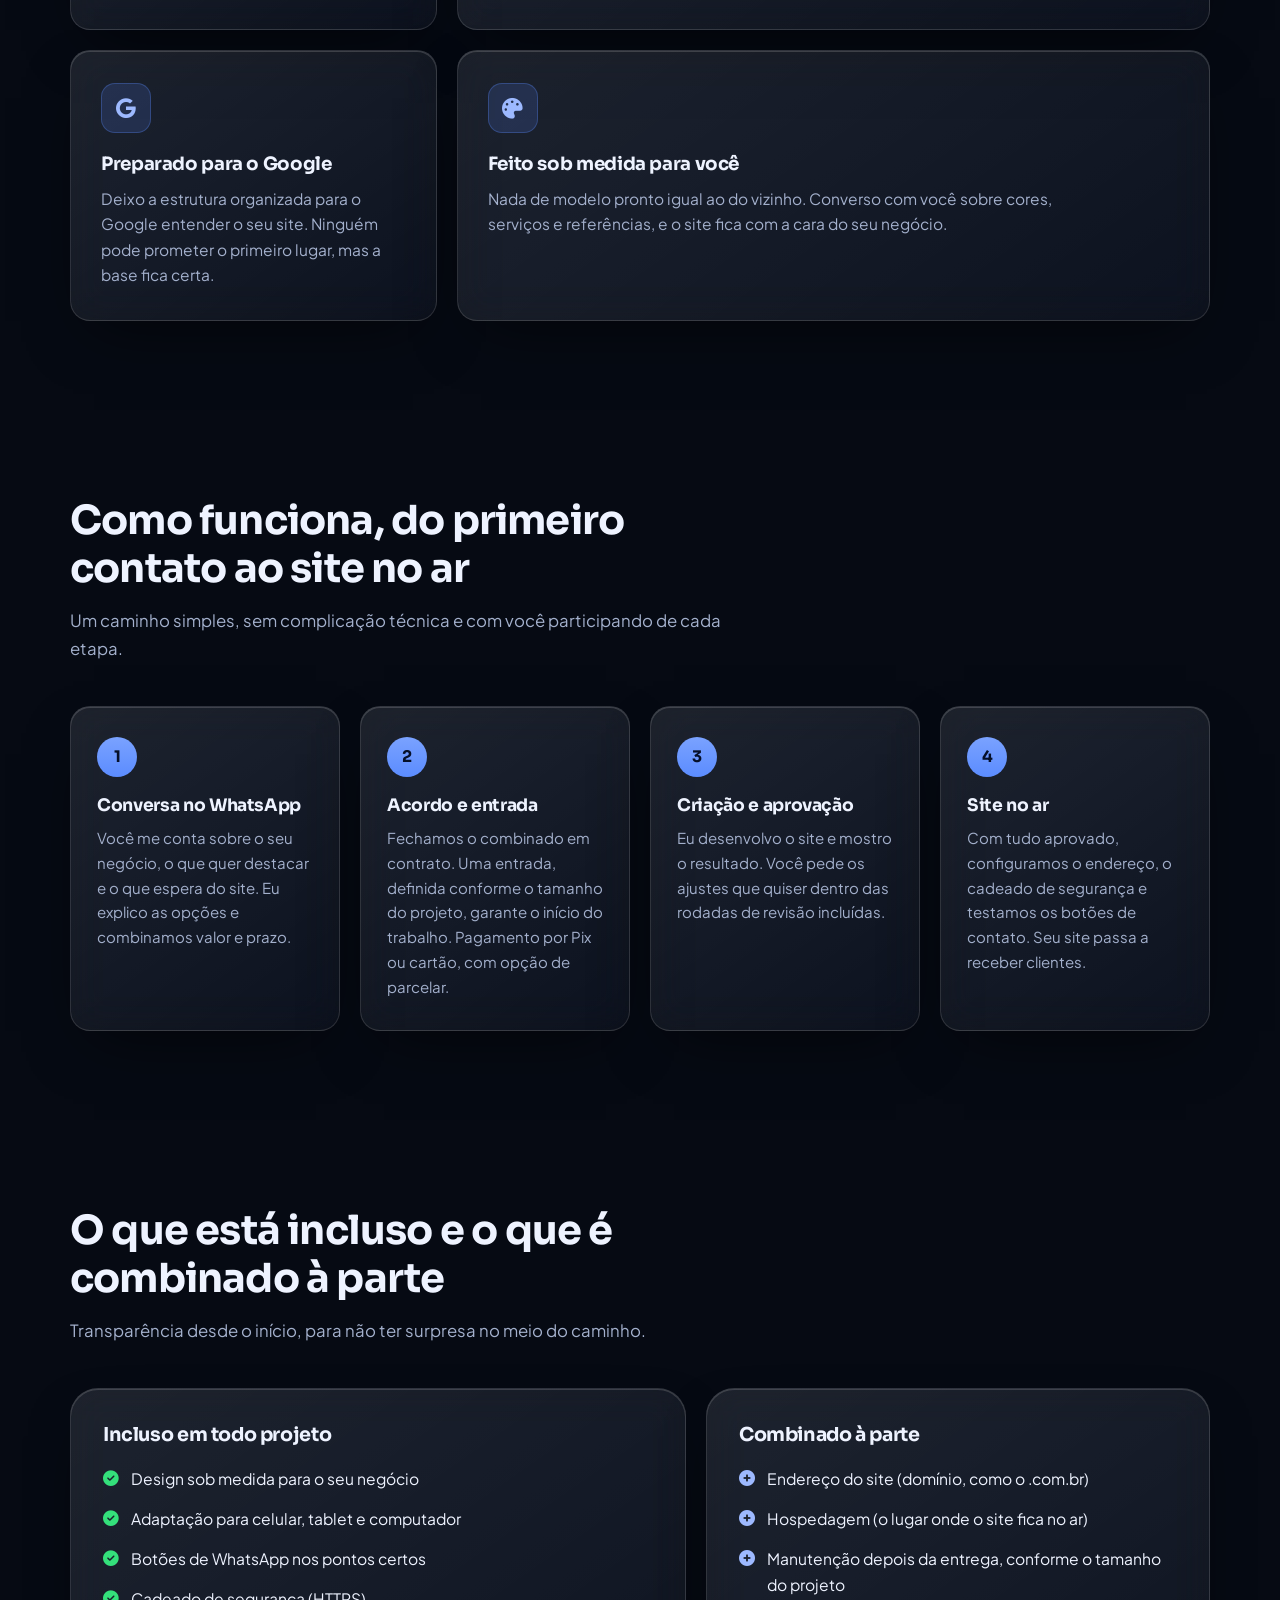
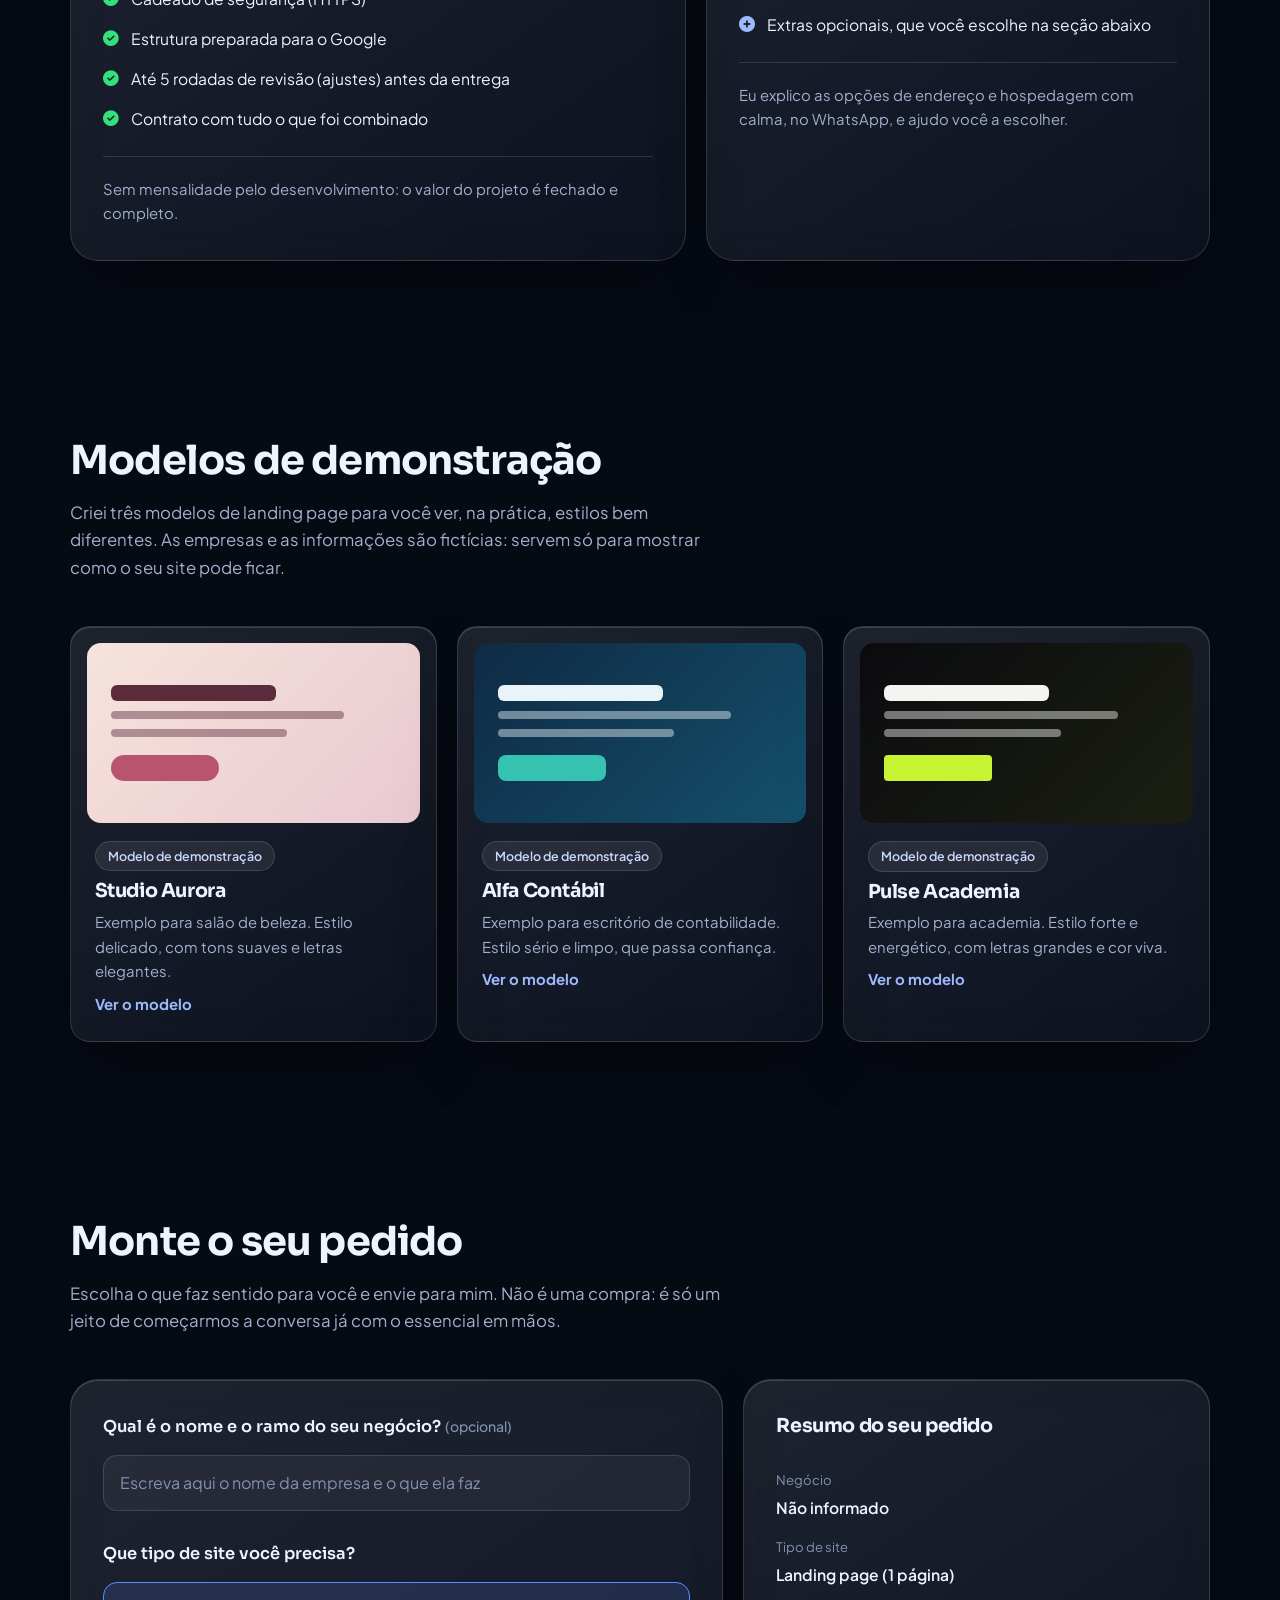
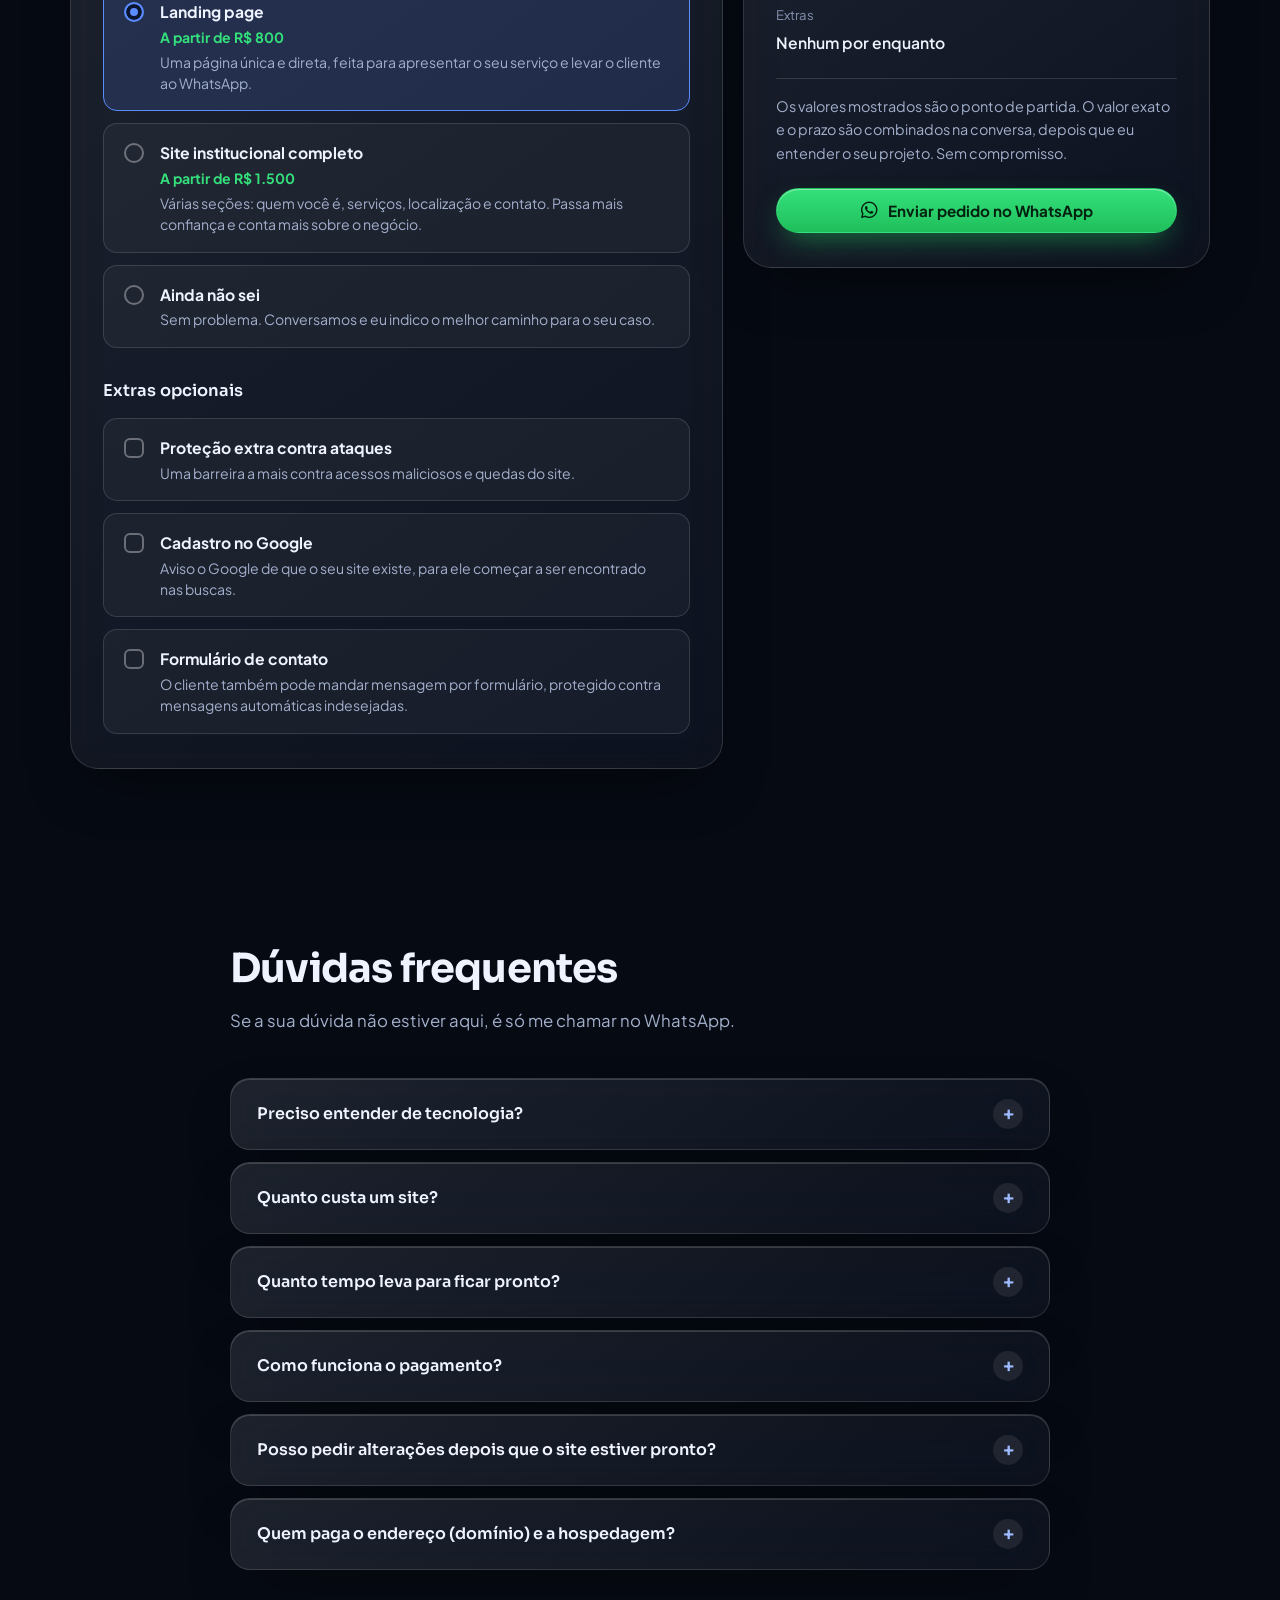
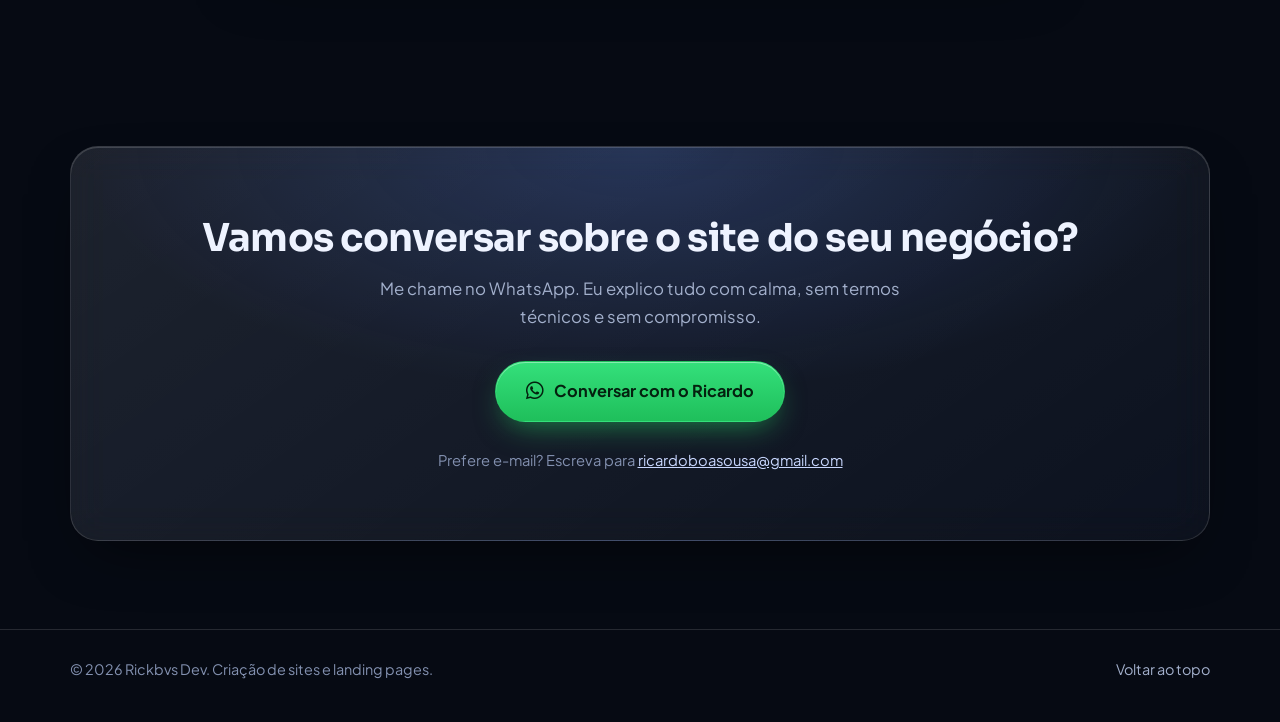
==== commit e42d8821: "Alteração completa no site, o tornando mais visualmente atraente, com novas seções e exemplos de lan" ====
--- a/index.html
+++ b/index.html
@@ -3,229 +3,424 @@
 <head>
   <meta charset="UTF-8">
   <meta name="viewport" content="width=device-width, initial-scale=1.0">
-  <title>Rickbvs Dev | Desenvolvimento Web & Segurança Digital</title>
-  <meta name="description" content="Desenvolvimento de sites profissionais, landing pages de alta conversão e infraestrutura web de alta performance.">
-  
-  <!-- Otimização das fontes -->
+  <title>Rickbvs Dev | Sites e landing pages que levam clientes ao seu WhatsApp</title>
+  <meta name="description" content="Criação de sites e landing pages profissionais para empresas e autônomos: bonitos, rápidos, seguros, ótimos no celular e com botão direto para o WhatsApp. Peça um orçamento sem compromisso.">
+  <meta name="theme-color" content="#060a13">
+  <link rel="canonical" href="https://rickbvs-dev.vercel.app/">
+
+  <!-- Compartilhamento (WhatsApp, Facebook, LinkedIn) -->
+  <meta property="og:type" content="website">
+  <meta property="og:locale" content="pt_BR">
+  <meta property="og:url" content="https://rickbvs-dev.vercel.app/">
+  <meta property="og:title" content="Rickbvs Dev | Sites e landing pages que levam clientes ao seu WhatsApp">
+  <meta property="og:description" content="Sites profissionais, rápidos e seguros, feitos sob medida para o seu negócio. Peça um orçamento sem compromisso.">
+
+  <!-- Ícone da aba (desenhado em código, sem precisar de arquivo de imagem) -->
+  <link rel="icon" href="data:image/svg+xml,%3Csvg xmlns='http://www.w3.org/2000/svg' viewBox='0 0 64 64'%3E%3Crect width='64' height='64' rx='16' fill='%230c1424'/%3E%3Ctext x='32' y='43' font-family='Arial,sans-serif' font-size='32' font-weight='700' fill='%235b8cff' text-anchor='middle'%3ER%3C/text%3E%3C/svg%3E">
+
+  <!-- Fontes -->
   <link rel="preconnect" href="https://fonts.googleapis.com">
   <link rel="preconnect" href="https://fonts.gstatic.com" crossorigin>
-  <link href="https://fonts.googleapis.com/css2?family=Inter:wght@400;500;600;700&family=Space+Grotesk:wght@500;700&display=swap" rel="stylesheet">
-  
-  <!-- Font Awesome -->
+  <link href="https://fonts.googleapis.com/css2?family=Plus+Jakarta+Sans:wght@400;500;600;700&family=Sora:wght@500;600;700&display=swap" rel="stylesheet">
+
+  <!-- Font Awesome (ícones) -->
   <link rel="preload" href="https://cdnjs.cloudflare.com/ajax/libs/font-awesome/6.4.0/css/all.min.css" as="style" onload="this.onload=null;this.rel='stylesheet'">
   <noscript><link rel="stylesheet" href="https://cdnjs.cloudflare.com/ajax/libs/font-awesome/6.4.0/css/all.min.css"></noscript>
-  
+
   <link rel="stylesheet" href="style.css">
+
+  <!-- Dados para o Google entender quem você é -->
+  <script type="application/ld+json">
+  {
+    "@context": "https://schema.org",
+    "@type": "ProfessionalService",
+    "name": "Rickbvs Dev",
+    "url": "https://rickbvs-dev.vercel.app/",
+    "description": "Criação de sites e landing pages profissionais para empresas e profissionais autônomos.",
+    "email": "ricardoboasousa@gmail.com",
+    "telephone": "+5571996025066"
+  }
+  </script>
 </head>
 <body>
 
-  <div class="bg-glow"></div>
-  <div class="bg-grid"></div>
-
-  <!-- Navbar -->
-  <header class="navbar">
-    <div class="container nav-container">
-      <a href="#" class="nav-logo">
+  <a class="skip-link" href="#conteudo">Ir para o conteúdo</a>
+
+  <!-- Barra de navegação -->
+  <header class="navbar glass" id="navbar">
+    <div class="nav-container">
+      <a href="#topo" class="nav-logo" aria-label="Rickbvs Dev, voltar ao início">
         <span class="logo-code">&lt;</span>Rickbvs Dev<span class="logo-code">/&gt;</span>
       </a>
-      
-      <nav class="nav-menu" id="navMenu">
-        <a href="#diferenciais" class="nav-link">Vantagens</a>
-        <a href="#processo" class="nav-link">Como Funciona</a>
-        <a href="#calculadora" class="nav-link">Simular Investimento</a>
-        <a href="#contato" class="nav-link">Contato</a>
-        <!-- Botão agora fica dentro do menu -->
-        <a href="https://wa.me/5571996025066?text=Ol%C3%A1%2C%20gostaria%20de%20um%20or%C3%A7amento%20para%20um%20site%20profissional!" target="_blank" class="btn btn-primary nav-cta-menu">
-          <i class="fa-brands fa-whatsapp"></i> Falar Agora
+
+      <nav class="nav-menu" id="navMenu" aria-label="Menu principal">
+        <a href="#beneficios" class="nav-link">Vantagens</a>
+        <a href="#processo" class="nav-link">Como funciona</a>
+        <a href="#modelos" class="nav-link">Modelos</a>
+        <a href="#pedido" class="nav-link">Monte seu pedido</a>
+        <a href="#duvidas" class="nav-link">Dúvidas</a>
+        <a href="https://wa.me/5571996025066" data-wa="Olá, Ricardo! Vi o seu site e gostaria de pedir um orçamento." class="btn btn-whatsapp nav-cta">
+          <i class="fa-brands fa-whatsapp" aria-hidden="true"></i> Falar no WhatsApp
         </a>
       </nav>
 
-      <button class="nav-toggle" id="navToggle" aria-label="Abrir menu">
-        <i class="fa-solid fa-bars"></i>
+      <button class="nav-toggle" id="navToggle" type="button" aria-label="Abrir menu" aria-expanded="false" aria-controls="navMenu">
+        <i class="fa-solid fa-bars" aria-hidden="true"></i>
       </button>
     </div>
   </header>
 
-  <main>
-    <section class="hero">
-      <div class="container hero-container">
-        <div class="hero-badge reveal">
-          <span class="pulse-dot"></span> Disponível para novos projetos
-        </div>
-        <h1 class="hero-title reveal">
-          Construindo sites rápidos, modernos e <span class="gradient-text">focados em conversão</span>
-        </h1>
-        <p class="hero-subtitle reveal">
-          Desenvolvimento web sob medida para empresas e profissionais autônomos. Páginas leves, seguras, integradas ao Google e prontas para atrair clientes pelo WhatsApp.
-        </p>
-        <div class="hero-actions reveal">
-          <a href="#calculadora" class="btn btn-primary btn-large">
-            <i class="fa-solid fa-calculator"></i> Simular Orçamento
+  <main id="conteudo">
+
+    <!-- Topo -->
+    <section class="hero" id="topo">
+      <div class="container hero-grid">
+        <div class="hero-copy">
+          <p class="hero-badge"><span class="pulse-dot" aria-hidden="true"></span> Disponível para novos projetos</p>
+          <h1 class="hero-title">Um site profissional para o seu negócio receber clientes pelo WhatsApp</h1>
+          <p class="hero-subtitle">
+            Eu crio o seu site ou landing page do começo ao fim: bonito, rápido, seguro e fácil de usar no celular. Você não precisa entender de tecnologia. É só me contar sobre o seu negócio.
+          </p>
+          <div class="hero-actions">
+            <a href="https://wa.me/5571996025066" data-wa="Olá, Ricardo! Vi o seu site e gostaria de pedir um orçamento para o meu negócio." class="btn btn-whatsapp btn-large">
+              <i class="fa-brands fa-whatsapp" aria-hidden="true"></i> Pedir orçamento no WhatsApp
+            </a>
+            <a href="#processo" class="btn btn-glass btn-large">Ver como funciona</a>
+          </div>
+          <ul class="hero-points">
+            <li><i class="fa-solid fa-check" aria-hidden="true"></i> Orçamento sem compromisso</li>
+            <li><i class="fa-solid fa-check" aria-hidden="true"></i> Atendimento direto comigo</li>
+            <li><i class="fa-solid fa-check" aria-hidden="true"></i> Funciona bem no celular</li>
+          </ul>
+        </div>
+
+        <!-- Ilustração decorativa: um site no computador e no celular -->
+        <div class="hero-visual" aria-hidden="true">
+          <div class="mock-browser glass">
+            <div class="mock-bar">
+              <span></span><span></span><span></span>
+              <div class="mock-url">seunegocio.com.br</div>
+            </div>
+            <div class="mock-body">
+              <div class="mock-line lg w60"></div>
+              <div class="mock-line lg w85"></div>
+              <div class="mock-line w90"></div>
+              <div class="mock-line w70"></div>
+              <div class="mock-btn"><i class="fa-brands fa-whatsapp"></i> Chamar no WhatsApp</div>
+              <div class="mock-tiles"><i></i><i></i><i></i></div>
+            </div>
+          </div>
+          <div class="mock-phone glass">
+            <div class="mock-notch"></div>
+            <div class="mock-line lg w85"></div>
+            <div class="mock-line w90"></div>
+            <div class="mock-line w60"></div>
+            <div class="mock-btn small"><i class="fa-brands fa-whatsapp"></i></div>
+          </div>
+        </div>
+      </div>
+    </section>
+
+    <!-- Vantagens -->
+    <section id="beneficios" class="section">
+      <div class="container">
+        <div class="section-head">
+          <h2>O que o seu site faz pelo seu negócio</h2>
+          <p>Um site bonito é só o começo. O objetivo é que quem visita entenda o que você faz e entre em contato com você.</p>
+        </div>
+
+        <div class="bento">
+          <article class="glass tile wide">
+            <div class="tile-icon"><i class="fa-brands fa-whatsapp" aria-hidden="true"></i></div>
+            <h3>Leva o cliente direto para o seu WhatsApp</h3>
+            <p>O visitante lê, entende e, com um toque, já está conversando com você. Coloco botões de WhatsApp nos pontos certos da página, para ninguém precisar procurar o seu contato.</p>
+          </article>
+
+          <article class="glass tile">
+            <div class="tile-icon"><i class="fa-solid fa-mobile-screen-button" aria-hidden="true"></i></div>
+            <h3>Bonito em qualquer tela</h3>
+            <p>O site se ajusta sozinho ao celular, ao tablet e ao computador.</p>
+          </article>
+
+          <article class="glass tile">
+            <div class="tile-icon"><i class="fa-solid fa-gauge-high" aria-hidden="true"></i></div>
+            <h3>Abre rápido</h3>
+            <p>Faço o site leve, sem peso desnecessário, para carregar bem mesmo com internet de celular.</p>
+          </article>
+
+          <article class="glass tile wide">
+            <div class="tile-icon"><i class="fa-solid fa-lock" aria-hidden="true"></i></div>
+            <h3>Cadeado de segurança no endereço</h3>
+            <p>O site funciona com HTTPS, aquele cadeado que aparece ao lado do endereço. Ele protege as informações de quem visita e passa confiança de que o seu negócio é sério.</p>
+          </article>
+
+          <article class="glass tile">
+            <div class="tile-icon"><i class="fa-brands fa-google" aria-hidden="true"></i></div>
+            <h3>Preparado para o Google</h3>
+            <p>Deixo a estrutura organizada para o Google entender o seu site. Ninguém pode prometer o primeiro lugar, mas a base fica certa.</p>
+          </article>
+
+          <article class="glass tile wide">
+            <div class="tile-icon"><i class="fa-solid fa-palette" aria-hidden="true"></i></div>
+            <h3>Feito sob medida para você</h3>
+            <p>Nada de modelo pronto igual ao do vizinho. Converso com você sobre cores, serviços e referências, e o site fica com a cara do seu negócio.</p>
+          </article>
+        </div>
+      </div>
+    </section>
+
+    <!-- Como funciona -->
+    <section id="processo" class="section">
+      <div class="container">
+        <div class="section-head">
+          <h2>Como funciona, do primeiro contato ao site no ar</h2>
+          <p>Um caminho simples, sem complicação técnica e com você participando de cada etapa.</p>
+        </div>
+
+        <ol class="steps">
+          <li class="glass step">
+            <span class="step-num">1</span>
+            <h3>Conversa no WhatsApp</h3>
+            <p>Você me conta sobre o seu negócio, o que quer destacar e o que espera do site. Eu explico as opções e combinamos valor e prazo.</p>
+          </li>
+          <li class="glass step">
+            <span class="step-num">2</span>
+            <h3>Acordo e entrada</h3>
+            <p>Fechamos o combinado em contrato. Uma entrada, definida conforme o tamanho do projeto, garante o início do trabalho. Pagamento por Pix ou cartão, com opção de parcelar.</p>
+          </li>
+          <li class="glass step">
+            <span class="step-num">3</span>
+            <h3>Criação e aprovação</h3>
+            <p>Eu desenvolvo o site e mostro o resultado. Você pede os ajustes que quiser dentro das rodadas de revisão incluídas.</p>
+          </li>
+          <li class="glass step">
+            <span class="step-num">4</span>
+            <h3>Site no ar</h3>
+            <p>Com tudo aprovado, configuramos o endereço, o cadeado de segurança e testamos os botões de contato. Seu site passa a receber clientes.</p>
+          </li>
+        </ol>
+      </div>
+    </section>
+
+    <!-- O que está incluso -->
+    <section id="incluso" class="section">
+      <div class="container">
+        <div class="section-head">
+          <h2>O que está incluso e o que é combinado à parte</h2>
+          <p>Transparência desde o início, para não ter surpresa no meio do caminho.</p>
+        </div>
+
+        <div class="included-grid">
+          <div class="glass panel">
+            <h3>Incluso em todo projeto</h3>
+            <ul class="check-list">
+              <li><i class="fa-solid fa-circle-check" aria-hidden="true"></i> Design sob medida para o seu negócio</li>
+              <li><i class="fa-solid fa-circle-check" aria-hidden="true"></i> Adaptação para celular, tablet e computador</li>
+              <li><i class="fa-solid fa-circle-check" aria-hidden="true"></i> Botões de WhatsApp nos pontos certos</li>
+              <li><i class="fa-solid fa-circle-check" aria-hidden="true"></i> Cadeado de segurança (HTTPS)</li>
+              <li><i class="fa-solid fa-circle-check" aria-hidden="true"></i> Estrutura preparada para o Google</li>
+              <li><i class="fa-solid fa-circle-check" aria-hidden="true"></i> Até 5 rodadas de revisão (ajustes) antes da entrega</li>
+              <li><i class="fa-solid fa-circle-check" aria-hidden="true"></i> Contrato com tudo o que foi combinado</li>
+            </ul>
+            <p class="panel-note">Sem mensalidade pelo desenvolvimento: o valor do projeto é fechado e completo.</p>
+          </div>
+
+          <div class="glass panel">
+            <h3>Combinado à parte</h3>
+            <ul class="plus-list">
+              <li><i class="fa-solid fa-circle-plus" aria-hidden="true"></i> Endereço do site (domínio, como o .com.br)</li>
+              <li><i class="fa-solid fa-circle-plus" aria-hidden="true"></i> Hospedagem (o lugar onde o site fica no ar)</li>
+              <li><i class="fa-solid fa-circle-plus" aria-hidden="true"></i> Manutenção depois da entrega, conforme o tamanho do projeto</li>
+              <li><i class="fa-solid fa-circle-plus" aria-hidden="true"></i> Extras opcionais, que você escolhe na seção abaixo</li>
+            </ul>
+            <p class="panel-note">Eu explico as opções de endereço e hospedagem com calma, no WhatsApp, e ajudo você a escolher.</p>
+          </div>
+        </div>
+      </div>
+    </section>
+
+    <!-- Modelos de demonstração -->
+    <section id="modelos" class="section">
+      <div class="container">
+        <div class="section-head">
+          <h2>Modelos de demonstração</h2>
+          <p>Criei três modelos de landing page para você ver, na prática, estilos bem diferentes. As empresas e as informações são fictícias: servem só para mostrar como o seu site pode ficar.</p>
+        </div>
+
+        <div class="demos">
+          <a class="glass demo-card" href="modelos/studio-aurora.html" target="_blank" rel="noopener">
+            <div class="demo-preview demo-aurora" aria-hidden="true"><b></b><i></i><i></i><em></em></div>
+            <div class="demo-info">
+              <span class="demo-badge">Modelo de demonstração</span>
+              <h3>Studio Aurora</h3>
+              <p>Exemplo para salão de beleza. Estilo delicado, com tons suaves e letras elegantes.</p>
+              <span class="demo-link">Ver o modelo</span>
+            </div>
           </a>
-          <a href="#processo" class="btn btn-secondary btn-large">
-            <i class="fa-solid fa-diagram-project"></i> Como Funciona
+
+          <a class="glass demo-card" href="modelos/alfa-contabil.html" target="_blank" rel="noopener">
+            <div class="demo-preview demo-alfa" aria-hidden="true"><b></b><i></i><i></i><em></em></div>
+            <div class="demo-info">
+              <span class="demo-badge">Modelo de demonstração</span>
+              <h3>Alfa Contábil</h3>
+              <p>Exemplo para escritório de contabilidade. Estilo sério e limpo, que passa confiança.</p>
+              <span class="demo-link">Ver o modelo</span>
+            </div>
           </a>
-        </div>
-
-        <div class="metrics-grid reveal">
-          <div class="metric-card">
-            <h3 class="counter" data-target="100">0</h3><span class="metric-suffix">%</span>
-            <p>Tráfego Criptografado (HTTPS)</p>
-          </div>
-          <div class="metric-card">
-            <h3 class="counter" data-target="98">0</h3><span class="metric-suffix">+</span>
-            <p>Pontuação de Performance Mobile</p>
-          </div>
-          <div class="metric-card">
-            <h3 class="counter" data-target="100">0</h3><span class="metric-suffix">%</span>
-            <p>Adaptado para Celular (Responsivo)</p>
-          </div>
-        </div>
-      </div>
-    </section>
-
-    <section id="diferenciais" class="section">
-      <div class="container">
-        <div class="section-header reveal">
-          <span class="section-tag">Engenharia Web</span>
-          <h2>A estrutura que o seu negócio precisa</h2>
-          <p>Não entrego apenas um design bonito; entrego estabilidade, velocidade e proteção.</p>
-        </div>
-
-        <div class="cards-grid">
-          <div class="feature-card reveal" style="cursor: default;">
-            <div class="card-icon"><i class="fa-solid fa-lock"></i></div>
-            <h3>Navegação Segura (SSL)</h3>
-            <p>Certificado HTTPS obrigatório incluso, garantindo que os dados dos seus visitantes estejam criptografados e com selo de segurança.</p>
-          </div>
-
-          <div class="feature-card reveal" style="cursor: default;">
-            <div class="card-icon"><i class="fa-solid fa-gauge-high"></i></div>
-            <h3>Carregamento Ultrarrápido</h3>
-            <p>Código limpo, minificado e sem bibliotecas pesadas desnecessárias, garantindo carregamento instantâneo no 4G/5G.</p>
-          </div>
-
-          <div class="feature-card reveal" style="cursor: default;">
-            <div class="card-icon"><i class="fa-brands fa-google"></i></div>
-            <h3>Pronto para o Google (SEO)</h3>
-            <p>Tags semânticas, indexação no Google Search Console e estrutura preparada para mecanismos de busca.</p>
-          </div>
-
-          <div class="feature-card reveal" style="cursor: default;">
-            <div class="card-icon"><i class="fa-solid fa-mobile-screen-button"></i></div>
-            <h3>100% Responsivo</h3>
-            <p>Layouts adaptados para computadores, tablets e smartphones, com botões de chamada direta para o WhatsApp.</p>
-          </div>
-        </div>
-      </div>
-    </section>
-
-    <section id="processo" class="section bg-alt">
-      <div class="container">
-        <div class="section-header reveal">
-          <span class="section-tag">Transparência & Agilidade</span>
-          <h2>Como funciona a criação do seu site</h2>
-          <p>Um processo simples, rápido e sem complicações técnicas para a sua empresa.</p>
-        </div>
-
-        <div class="cards-grid">
-          <div class="feature-card reveal" style="cursor: default;">
-            <div class="card-icon"><i class="fa-solid fa-comments"></i></div>
-            <h3 style="margin-top: 8px;">Alinhamento & Ideia</h3>
-            <p>Conversamos pelo WhatsApp para entender o objetivo do seu negócio, cores, referências e serviços a serem destacados.</p>
-          </div>
-
-          <div class="feature-card reveal" style="cursor: default;">
-            <div class="card-icon"><i class="fa-solid fa-laptop-code"></i></div>
-            <h3 style="margin-top: 8px;">Desenvolvimento & Design</h3>
-            <p>Construção da página com layout moderno, adaptado para celulares e otimizado para carregar de forma instantânea.</p>
-          </div>
-
-          <div class="feature-card reveal" style="cursor: default;">
-            <div class="card-icon"><i class="fa-solid fa-shield-halved"></i></div>
-            <h3 style="margin-top: 8px;">Domínio & Segurança</h3>
-            <p>Configuração do domínio oficial (.com.br), certificado de segurança HTTPS e conexões criptografadas.</p>
-          </div>
-
-          <div class="feature-card reveal" style="cursor: default;">
-            <div class="card-icon"><i class="fa-solid fa-rocket"></i></div>
-            <h3 style="margin-top: 8px;">Entrega & Aprovação</h3>
-            <p>Você revisa todo o projeto no ar, validamos os botões de contato e seu site começa a receber clientes imediatamente.</p>
-          </div>
-        </div>
-      </div>
-    </section>
-
-    <section id="calculadora" class="section">
-      <div class="container">
-        <div class="section-header reveal">
-          <span class="section-tag">Simulação Transparente</span>
-          <h2>Calcule uma estimativa para o seu site</h2>
-          <p>Selecione as funcionalidades que você precisa para visualizar uma previsão imediata.</p>
-        </div>
-
-        <div class="calc-wrapper reveal">
-          <div class="calc-options">
-            <label class="calc-item">
-              <input type="radio" name="projectType" value="450" checked>
-              <div class="calc-box">
-                <h4>Landing Page Direta (1 Página)</h4>
-                <p>Ideal para profissionais liberais e serviços específicos focados em vendas rápidas.</p>
-              </div>
-            </label>
-
-            <label class="calc-item">
-              <input type="radio" name="projectType" value="750">
-              <div class="calc-box">
-                <h4>Site Institucional Completo</h4>
-                <p>Múltiplas seções: história, catálogo de serviços, localização e institucional.</p>
-              </div>
-            </label>
-
-            <div class="calc-addons">
-              <h4>Adicionais opcionais:</h4>
-              <label class="addon-checkbox">
-                <input type="checkbox" class="addon" value="80">
-                <span>Blindagem Avançada Cloudflare (Firewall Anti-DDoS e WAF) (+ R$ 80)</span>
-              </label>
-              <label class="addon-checkbox">
-                <input type="checkbox" class="addon" value="70">
-                <span>Cadastro e Indexação no Google Search Console (+ R$ 70)</span>
-              </label>
-              <label class="addon-checkbox">
-                <input type="checkbox" class="addon" value="50">
-                <span>Formulário de Contato com Proteção Anti-Spam (+ R$ 50)</span>
-              </label>
-            </div>
-          </div>
-
-          <div class="calc-summary">
-            <div class="summary-card">
-              <p class="summary-label">Investimento Estimado</p>
-              <div class="summary-price">
-                <span class="currency">R$</span>
-                <span id="totalPrice">450</span>
-              </div>
-              <p class="summary-desc">Pagamento facilitado via Pix ou cartão com contrato de entrega.</p>
-              <button id="btnSendQuote" class="btn btn-primary btn-block">
-                <i class="fa-brands fa-whatsapp"></i> Contratar essa Estrutura
-              </button>
-            </div>
-          </div>
-        </div>
-      </div>
-    </section>
-
-    <section id="contato" class="section bg-alt">
-      <div class="container">
-        <div class="contact-box reveal">
-          <h2>Vamos criar o site da sua empresa?</h2>
-          <p>Entre em contato direto pelo WhatsApp para conversarmos sobre a sua ideia sem compromisso.</p>
-          <div class="contact-buttons">
-            <a href="https://wa.me/5571996025066?text=Ol%C3%A1%20Ricardo%2C%20quero%20conversar%20sobre%20um%20projeto!" target="_blank" class="btn btn-primary btn-large">
-              <i class="fa-brands fa-whatsapp"></i> Conversar pelo WhatsApp
-            </a>
-          </div>
+
+          <a class="glass demo-card" href="modelos/pulse-academia.html" target="_blank" rel="noopener">
+            <div class="demo-preview demo-pulse" aria-hidden="true"><b></b><i></i><i></i><em></em></div>
+            <div class="demo-info">
+              <span class="demo-badge">Modelo de demonstração</span>
+              <h3>Pulse Academia</h3>
+              <p>Exemplo para academia. Estilo forte e energético, com letras grandes e cor viva.</p>
+              <span class="demo-link">Ver o modelo</span>
+            </div>
+          </a>
+        </div>
+      </div>
+    </section>
+
+    <!-- Monte seu pedido -->
+    <section id="pedido" class="section">
+      <div class="container">
+        <div class="section-head">
+          <h2>Monte o seu pedido</h2>
+          <p>Escolha o que faz sentido para você e envie para mim. Não é uma compra: é só um jeito de começarmos a conversa já com o essencial em mãos.</p>
+        </div>
+
+        <div class="builder">
+          <div class="builder-options glass panel">
+            <div class="field">
+              <label for="bizName" class="field-label">Qual é o nome e o ramo do seu negócio? <span class="optional">(opcional)</span></label>
+              <input id="bizName" type="text" maxlength="80" placeholder="Escreva aqui o nome da empresa e o que ela faz" autocomplete="organization">
+            </div>
+
+            <fieldset class="choice-group">
+              <legend>Que tipo de site você precisa?</legend>
+
+              <label class="choice">
+                <input type="radio" name="projectType" value="Landing page (1 página)" checked>
+                <span class="choice-box">
+                  <strong>Landing page</strong>
+                  <span class="choice-price">A partir de R$ 800</span>
+                  <span>Uma página única e direta, feita para apresentar o seu serviço e levar o cliente ao WhatsApp.</span>
+                </span>
+              </label>
+
+              <label class="choice">
+                <input type="radio" name="projectType" value="Site institucional completo (várias seções)">
+                <span class="choice-box">
+                  <strong>Site institucional completo</strong>
+                  <span class="choice-price">A partir de R$ 1.500</span>
+                  <span>Várias seções: quem você é, serviços, localização e contato. Passa mais confiança e conta mais sobre o negócio.</span>
+                </span>
+              </label>
+
+              <label class="choice">
+                <input type="radio" name="projectType" value="Ainda não sei, quero ajuda para escolher">
+                <span class="choice-box">
+                  <strong>Ainda não sei</strong>
+                  <span>Sem problema. Conversamos e eu indico o melhor caminho para o seu caso.</span>
+                </span>
+              </label>
+            </fieldset>
+
+            <fieldset class="choice-group">
+              <legend>Extras opcionais</legend>
+
+              <label class="choice">
+                <input type="checkbox" class="addon" value="Proteção extra contra ataques (Cloudflare)">
+                <span class="choice-box">
+                  <strong>Proteção extra contra ataques</strong>
+                  <span>Uma barreira a mais contra acessos maliciosos e quedas do site.</span>
+                </span>
+              </label>
+
+              <label class="choice">
+                <input type="checkbox" class="addon" value="Cadastro no Google (Search Console)">
+                <span class="choice-box">
+                  <strong>Cadastro no Google</strong>
+                  <span>Aviso o Google de que o seu site existe, para ele começar a ser encontrado nas buscas.</span>
+                </span>
+              </label>
+
+              <label class="choice">
+                <input type="checkbox" class="addon" value="Formulário de contato com proteção contra spam">
+                <span class="choice-box">
+                  <strong>Formulário de contato</strong>
+                  <span>O cliente também pode mandar mensagem por formulário, protegido contra mensagens automáticas indesejadas.</span>
+                </span>
+              </label>
+            </fieldset>
+          </div>
+
+          <aside class="summary glass panel" aria-live="polite">
+            <h3>Resumo do seu pedido</h3>
+            <dl class="summary-list">
+              <dt>Negócio</dt>
+              <dd id="sumBiz">Não informado</dd>
+              <dt>Tipo de site</dt>
+              <dd id="sumType"></dd>
+              <dt>Extras</dt>
+              <dd id="sumExtras">Nenhum por enquanto</dd>
+            </dl>
+            <p class="summary-note">Os valores mostrados são o ponto de partida. O valor exato e o prazo são combinados na conversa, depois que eu entender o seu projeto. Sem compromisso.</p>
+            <button id="btnSendQuote" class="btn btn-whatsapp btn-block" type="button">
+              <i class="fa-brands fa-whatsapp" aria-hidden="true"></i> Enviar pedido no WhatsApp
+            </button>
+          </aside>
+        </div>
+      </div>
+    </section>
+
+    <!-- Dúvidas frequentes -->
+    <section id="duvidas" class="section">
+      <div class="container faq-wrap">
+        <div class="section-head">
+          <h2>Dúvidas frequentes</h2>
+          <p>Se a sua dúvida não estiver aqui, é só me chamar no WhatsApp.</p>
+        </div>
+
+        <div class="faq">
+          <details class="glass">
+            <summary>Preciso entender de tecnologia?</summary>
+            <p>Não. Eu cuido de toda a parte técnica e explico tudo em linguagem simples. Você só precisa me contar sobre o seu negócio e dizer o que gostou ou não.</p>
+          </details>
+          <details class="glass">
+            <summary>Quanto custa um site?</summary>
+            <p>Uma landing page começa a partir de R$ 800 e um site institucional completo, a partir de R$ 1.500. O valor exato depende do que o seu projeto precisa, por isso fecho o orçamento na conversa, sem compromisso. Endereço (domínio) e hospedagem são cobrados à parte.</p>
+          </details>
+          <details class="glass">
+            <summary>Quanto tempo leva para ficar pronto?</summary>
+            <p>O prazo varia conforme o tamanho do projeto. Combinamos uma data realista no WhatsApp, antes de fecharmos o contrato.</p>
+          </details>
+          <details class="glass">
+            <summary>Como funciona o pagamento?</summary>
+            <p>Aceito Pix e cartão, com opção de parcelar. Pede-se uma entrada para iniciar o projeto, e o restante é combinado conforme o contrato. Tudo fica registrado por escrito.</p>
+          </details>
+          <details class="glass">
+            <summary>Posso pedir alterações depois que o site estiver pronto?</summary>
+            <p>Durante a criação, você tem até 5 rodadas de revisão. Cada rodada é uma lista de ajustes que você me envia de uma vez. Depois da entrega, pequenas manutenções são combinadas conforme o tamanho do projeto.</p>
+          </details>
+          <details class="glass">
+            <summary>Quem paga o endereço (domínio) e a hospedagem?</summary>
+            <p>Esses dois itens são cobrados à parte, porque pertencem ao seu negócio. Eu explico as opções, ajudo você a escolher e configuro tudo para o site entrar no ar.</p>
+          </details>
+        </div>
+      </div>
+    </section>
+
+    <!-- Chamada final -->
+    <section id="contato" class="section">
+      <div class="container">
+        <div class="contact-box glass">
+          <h2>Vamos conversar sobre o site do seu negócio?</h2>
+          <p>Me chame no WhatsApp. Eu explico tudo com calma, sem termos técnicos e sem compromisso.</p>
+          <a href="https://wa.me/5571996025066" data-wa="Olá, Ricardo! Quero conversar sobre um site para o meu negócio." class="btn btn-whatsapp btn-large">
+            <i class="fa-brands fa-whatsapp" aria-hidden="true"></i> Conversar com o Ricardo
+          </a>
+          <p class="contact-alt">Prefere e-mail? Escreva para <a href="mailto:ricardoboasousa@gmail.com">ricardoboasousa@gmail.com</a></p>
         </div>
       </div>
     </section>
@@ -233,10 +428,16 @@
 
   <footer class="footer">
     <div class="container footer-content">
-      <p>&copy; 2026 Rickbvs Dev • Desenvolvimento Web & Engenharia de Software.</p>
-      <p class="footer-security"><i class="fa-solid fa-lock"></i> Contate Rickbvs para uma Hospedagem Segura & com Criptografia SSL</p>
+      <p>&copy; 2026 Rickbvs Dev. Criação de sites e landing pages.</p>
+      <a href="#topo">Voltar ao topo</a>
     </div>
   </footer>
+
+  <!-- Botão flutuante do WhatsApp -->
+  <a class="wa-float" id="waFloat" href="https://wa.me/5571996025066" data-wa="Olá, Ricardo! Vi o seu site e gostaria de conversar sobre um projeto." aria-label="Falar com o Ricardo no WhatsApp">
+    <i class="fa-brands fa-whatsapp" aria-hidden="true"></i>
+    <span>Falar no WhatsApp</span>
+  </a>
 
   <script src="script.js"></script>
 </body>
--- a/style.css
+++ b/style.css
@@ -1,635 +1,801 @@
+/* =========================================================
+   Rickbvs Dev - estilo glass (vidro fosco sobre fundo escuro)
+   ========================================================= */
+
 :root {
-  --bg-main: #060911;
-  --bg-alt: #0a0f1d;
-  --bg-card: rgba(16, 24, 40, 0.7);
-  --bg-card-hover: rgba(26, 38, 64, 0.85);
-  
-  --primary: #3b82f6;
-  --primary-hover: #2563eb;
-  --primary-glow: rgba(59, 130, 246, 0.4);
-  
-  --text-primary: #f8fafc;
-  --text-secondary: #94a3b8;
-  --text-muted: #64748b;
-  
-  --border: rgba(255, 255, 255, 0.08);
-  --border-focus: rgba(59, 130, 246, 0.5);
-  
-  --success: #10b981;
-}
-
-* {
+  --bg: #060a13;
+  --text: #eef3ff;
+  --muted: #a3b0cc;
+  --faint: #8391b0;
+
+  --azure: #5b8cff;
+  --azure-soft: rgba(91, 140, 255, 0.16);
+  --wa-light: #34e07b;
+  --wa: #1fbf5b;
+
+  --glass-bg: linear-gradient(145deg, rgba(255, 255, 255, 0.10), rgba(255, 255, 255, 0.035));
+  --glass-border: rgba(255, 255, 255, 0.13);
+  --glass-shadow: inset 0 1px 0 rgba(255, 255, 255, 0.16), 0 24px 60px -24px rgba(0, 0, 0, 0.65);
+
+  --r-lg: 28px;
+  --r-md: 20px;
+  --r-sm: 14px;
+
+  --font-body: 'Plus Jakarta Sans', system-ui, -apple-system, 'Segoe UI', Roboto, sans-serif;
+  --font-display: 'Sora', 'Plus Jakarta Sans', system-ui, -apple-system, 'Segoe UI', Roboto, sans-serif;
+}
+
+*, *::before, *::after {
+  box-sizing: border-box;
   margin: 0;
   padding: 0;
-  box-sizing: border-box;
-  font-family: 'Inter', sans-serif;
+}
+
+html {
   scroll-behavior: smooth;
+  scroll-padding-top: 96px;
+  -webkit-text-size-adjust: 100%;
 }
 
 body {
-  background-color: var(--bg-main);
-  color: var(--text-primary);
+  font-family: var(--font-body);
+  background: var(--bg);
+  color: var(--text);
+  line-height: 1.65;
   overflow-x: hidden;
-  position: relative;
-  line-height: 1.6;
-}
-
-/* Background Effects */
-.bg-glow {
-  position: fixed;
-  top: -20%;
-  left: 50%;
-  transform: translateX(-50%);
-  width: 800px;
-  height: 600px;
-  background: radial-gradient(circle, rgba(37, 99, 235, 0.15) 0%, transparent 70%);
-  z-index: -2;
-  pointer-events: none;
-}
-
-.bg-grid {
+  -webkit-font-smoothing: antialiased;
+}
+
+/* Luzes coloridas atrás do vidro: é o que faz o efeito glass aparecer */
+body::before {
+  content: "";
   position: fixed;
   inset: 0;
-  background-image: radial-gradient(rgba(255, 255, 255, 0.05) 1px, transparent 1px);
-  background-size: 32px 32px;
   z-index: -1;
   pointer-events: none;
-}
-
-/* Typography & Global Layout */
+  background:
+    radial-gradient(60% 50% at 12% 0%, rgba(91, 140, 255, 0.30), transparent 70%),
+    radial-gradient(45% 40% at 92% 18%, rgba(45, 212, 191, 0.14), transparent 70%),
+    radial-gradient(55% 45% at 75% 100%, rgba(124, 92, 255, 0.20), transparent 70%);
+}
+
+h1, h2, h3, h4 {
+  font-family: var(--font-display);
+  line-height: 1.2;
+  letter-spacing: -0.02em;
+  color: var(--text);
+}
+
+a { color: inherit; }
+
+:focus-visible {
+  outline: 2px solid #9db9ff;
+  outline-offset: 3px;
+  border-radius: 6px;
+}
+
+.skip-link {
+  position: absolute;
+  left: 16px;
+  top: -60px;
+  background: #fff;
+  color: #060a13;
+  padding: 10px 16px;
+  border-radius: 10px;
+  z-index: 2000;
+  font-weight: 600;
+  text-decoration: none;
+}
+.skip-link:focus { top: 12px; }
+
 .container {
-  width: 90%;
-  max-width: 1140px;
-  margin: 0 auto;
-}
-
-h1, h2, h3, h4 {
-  font-family: 'Space Grotesk', sans-serif;
-  color: var(--text-primary);
-}
-
-.gradient-text {
-  background: linear-gradient(135deg, #60a5fa 0%, #3b82f6 50%, #93c5fd 100%);
-  -webkit-background-clip: text;
-  background-clip: text;
-  -webkit-text-fill-color: transparent;
-}
-
-/* Buttons */
+  width: min(1140px, 100% - 40px);
+  margin-inline: auto;
+}
+
+/* ---------- Vidro (glass) ---------- */
+.glass {
+  background: var(--glass-bg);
+  border: 1px solid var(--glass-border);
+  box-shadow: var(--glass-shadow);
+  -webkit-backdrop-filter: blur(18px) saturate(150%);
+  backdrop-filter: blur(18px) saturate(150%);
+}
+
+@supports not ((backdrop-filter: blur(1px)) or (-webkit-backdrop-filter: blur(1px))) {
+  .glass { background: rgba(18, 27, 48, 0.94); }
+}
+
+/* ---------- Botões ---------- */
 .btn {
   display: inline-flex;
   align-items: center;
+  justify-content: center;
   gap: 10px;
-  padding: 12px 24px;
-  border-radius: 8px;
+  padding: 12px 22px;
+  border-radius: 999px;
+  font-family: var(--font-body);
   font-size: 0.95rem;
-  font-weight: 600;
+  font-weight: 700;
   text-decoration: none;
   cursor: pointer;
-  border: none;
-  transition: all 0.25s ease;
-}
-
-.btn-primary {
-  background: var(--primary);
-  color: #fff;
-  box-shadow: 0 4px 20px var(--primary-glow);
-}
-
-.btn-primary:hover {
-  background: var(--primary-hover);
-  transform: translateY(-2px);
-  box-shadow: 0 6px 24px var(--primary-glow);
-}
-
-.btn-secondary {
-  background: rgba(255, 255, 255, 0.05);
-  color: var(--text-primary);
-  border: 1px solid var(--border);
-}
-
-.btn-secondary:hover {
-  background: rgba(255, 255, 255, 0.1);
-  transform: translateY(-2px);
-}
-
-.btn-large {
-  padding: 16px 32px;
-  font-size: 1.05rem;
-}
-
-.btn-block {
-  width: 100%;
-  justify-content: center;
-}
-
-/* Navbar */
+  border: 1px solid transparent;
+  transition: transform 0.2s ease, box-shadow 0.2s ease, background 0.2s ease;
+}
+
+.btn-large { padding: 16px 30px; font-size: 1.02rem; }
+.btn-block { width: 100%; }
+
+.btn-whatsapp {
+  background: linear-gradient(180deg, var(--wa-light), var(--wa));
+  color: #04210f;
+  box-shadow: 0 12px 30px -10px rgba(37, 211, 102, 0.6), inset 0 1px 0 rgba(255, 255, 255, 0.4);
+}
+.btn-whatsapp:hover { transform: translateY(-2px); box-shadow: 0 16px 34px -10px rgba(37, 211, 102, 0.7), inset 0 1px 0 rgba(255, 255, 255, 0.4); }
+.btn-whatsapp i { font-size: 1.25em; }
+
+.btn-glass {
+  background: rgba(255, 255, 255, 0.07);
+  border-color: var(--glass-border);
+  color: var(--text);
+  -webkit-backdrop-filter: blur(12px);
+  backdrop-filter: blur(12px);
+}
+.btn-glass:hover { background: rgba(255, 255, 255, 0.13); transform: translateY(-2px); }
+
+/* ---------- Navbar ---------- */
 .navbar {
-  position: sticky;
-  top: 0;
+  position: fixed;
+  top: 12px;
+  left: 50%;
+  translate: -50% 0;
+  width: min(1180px, 100% - 24px);
   z-index: 1000;
-  background: rgba(6, 9, 17, 0.8);
-  backdrop-filter: blur(16px);
-  border-bottom: 1px solid var(--border);
-  padding: 18px 0;
-}
+  border-radius: 20px;
+  transition: transform 0.3s ease-in-out;
+}
+
+.navbar--hidden { transform: translateY(-140%); }
 
 .nav-container {
   display: flex;
+  align-items: center;
   justify-content: space-between;
-  align-items: center;
-  width: 100%;
-  max-width: 1200px;
-  margin: 0 auto;
-  padding: 16px 24px;
+  padding: 10px 14px 10px 22px;
 }
 
 .nav-logo {
-  font-family: 'Space Grotesk', sans-serif;
-  font-size: 1.4rem;
+  font-family: var(--font-display);
+  font-size: 1.25rem;
   font-weight: 700;
-  color: #fff;
   text-decoration: none;
-}
-
-.logo-code {
-  color: var(--primary);
-}
+  white-space: nowrap;
+}
+.logo-code { color: var(--azure); }
 
 .nav-menu {
   display: flex;
   align-items: center;
-  gap: 24px;
+  gap: 26px;
 }
 
 .nav-link {
-  color: var(--text-secondary);
+  color: var(--muted);
   text-decoration: none;
-  font-size: 0.95rem;
+  font-size: 0.92rem;
   font-weight: 500;
   transition: color 0.2s;
 }
-
-.nav-link:hover {
-  color: var(--text-primary);
-}
+.nav-link:hover { color: var(--text); }
+
+.nav-cta { padding: 10px 20px; }
 
 .nav-toggle {
   display: none;
   background: none;
-  border: none;
-  color: var(--text-primary);
-  font-size: 1.5rem;
+  border: 0;
+  color: var(--text);
+  font-size: 1.4rem;
+  width: 44px;
+  height: 44px;
+  border-radius: 12px;
   cursor: pointer;
 }
 
-/* Hero Section */
-.hero {
-  padding: 100px 0 70px;
-  text-align: center;
+/* ---------- Topo (hero) ---------- */
+.hero { padding: 150px 0 70px; }
+
+.hero-grid {
+  display: grid;
+  grid-template-columns: 1.1fr 0.9fr;
+  gap: 56px;
+  align-items: center;
 }
 
 .hero-badge {
   display: inline-flex;
   align-items: center;
   gap: 10px;
-  background: rgba(59, 130, 246, 0.1);
-  border: 1px solid rgba(59, 130, 246, 0.3);
-  padding: 6px 18px;
-  border-radius: 50px;
-  color: #93c5fd;
+  padding: 7px 16px;
+  border-radius: 999px;
+  background: rgba(255, 255, 255, 0.07);
+  border: 1px solid var(--glass-border);
+  color: #c9d8ff;
   font-size: 0.85rem;
   font-weight: 600;
-  margin-bottom: 24px;
+  margin-bottom: 26px;
 }
 
 .pulse-dot {
   width: 8px;
   height: 8px;
-  background: var(--success);
   border-radius: 50%;
-  box-shadow: 0 0 10px var(--success);
+  background: var(--wa-light);
+  box-shadow: 0 0 10px var(--wa-light);
 }
 
 .hero-title {
-  font-size: 3.4rem;
-  line-height: 1.15;
-  max-width: 900px;
-  margin: 0 auto 24px;
+  font-size: clamp(2.1rem, 4.6vw, 3.5rem);
+  line-height: 1.1;
+  letter-spacing: -0.03em;
+  margin-bottom: 22px;
 }
 
 .hero-subtitle {
-  font-size: 1.15rem;
-  color: var(--text-secondary);
-  max-width: 680px;
-  margin: 0 auto 36px;
+  font-size: 1.1rem;
+  color: var(--muted);
+  max-width: 540px;
+  margin-bottom: 34px;
 }
 
 .hero-actions {
   display: flex;
-  justify-content: center;
+  flex-wrap: wrap;
+  gap: 14px;
+  margin-bottom: 30px;
+}
+
+.hero-points {
+  list-style: none;
+  display: flex;
+  flex-wrap: wrap;
+  gap: 10px 22px;
+  color: var(--muted);
+  font-size: 0.92rem;
+}
+.hero-points li { display: flex; align-items: center; gap: 8px; }
+.hero-points i { color: var(--wa-light); font-size: 0.8rem; }
+
+/* Ilustração do site (única animação automática da página) */
+.hero-visual {
+  position: relative;
+  padding-bottom: 44px;
+}
+
+.mock-browser {
+  width: 90%;
+  border-radius: var(--r-md);
+  overflow: hidden;
+}
+
+.mock-bar {
+  display: flex;
+  align-items: center;
+  gap: 7px;
+  padding: 12px 16px;
+  border-bottom: 1px solid var(--glass-border);
+}
+.mock-bar > span {
+  width: 10px;
+  height: 10px;
+  border-radius: 50%;
+  background: rgba(255, 255, 255, 0.22);
+}
+.mock-url {
+  margin-left: 10px;
+  flex: 1;
+  padding: 4px 12px;
+  border-radius: 999px;
+  background: rgba(255, 255, 255, 0.07);
+  color: var(--faint);
+  font-size: 0.72rem;
+}
+
+.mock-body { padding: 26px 24px 28px; }
+
+.mock-line {
+  height: 9px;
+  border-radius: 6px;
+  background: rgba(255, 255, 255, 0.14);
+  margin-bottom: 10px;
+}
+.mock-line.lg { height: 16px; background: rgba(255, 255, 255, 0.3); margin-bottom: 12px; }
+.w60 { width: 60%; } .w70 { width: 70%; } .w85 { width: 85%; } .w90 { width: 90%; }
+
+.mock-btn {
+  display: inline-flex;
+  align-items: center;
+  gap: 8px;
+  margin: 14px 0 22px;
+  padding: 9px 18px;
+  border-radius: 999px;
+  background: linear-gradient(180deg, var(--wa-light), var(--wa));
+  color: #04210f;
+  font-size: 0.78rem;
+  font-weight: 700;
+}
+.mock-btn.small { margin: 12px 0 0; padding: 8px 12px; font-size: 0.7rem; }
+
+.mock-tiles { display: grid; grid-template-columns: repeat(3, 1fr); gap: 10px; }
+.mock-tiles i {
+  height: 54px;
+  border-radius: 12px;
+  background: var(--azure-soft);
+  border: 1px solid rgba(91, 140, 255, 0.25);
+}
+
+.mock-phone {
+  position: absolute;
+  right: 0;
+  bottom: 0;
+  width: 31%;
+  min-width: 118px;
+  padding: 14px 14px 18px;
+  border-radius: 24px;
+}
+.mock-notch {
+  width: 34%;
+  height: 5px;
+  border-radius: 4px;
+  background: rgba(255, 255, 255, 0.28);
+  margin: 0 auto 16px;
+}
+
+@keyframes rise {
+  from { opacity: 0; transform: translateY(18px); }
+  to { opacity: 1; transform: none; }
+}
+
+.hero-copy > * { animation: rise 0.8s cubic-bezier(0.16, 1, 0.3, 1) both; }
+.hero-copy > :nth-child(2) { animation-delay: 0.08s; }
+.hero-copy > :nth-child(3) { animation-delay: 0.16s; }
+.hero-copy > :nth-child(4) { animation-delay: 0.24s; }
+.hero-copy > :nth-child(5) { animation-delay: 0.32s; }
+.hero-visual { animation: rise 1s 0.25s cubic-bezier(0.16, 1, 0.3, 1) both; }
+
+/* ---------- Seções ---------- */
+.section { padding: 88px 0; }
+
+.section-head {
+  max-width: 660px;
+  margin-bottom: 44px;
+}
+.section-head h2 {
+  font-size: clamp(1.7rem, 3.4vw, 2.5rem);
+  margin-bottom: 14px;
+}
+.section-head p { color: var(--muted); font-size: 1.05rem; }
+
+/* Vantagens (blocos de tamanhos diferentes) */
+.bento {
+  display: grid;
+  grid-template-columns: repeat(3, 1fr);
+  gap: 20px;
+}
+
+.tile {
+  padding: 32px 30px;
+  border-radius: var(--r-md);
+}
+.tile.wide { grid-column: span 2; }
+
+.tile-icon {
+  width: 50px;
+  height: 50px;
+  display: grid;
+  place-items: center;
+  border-radius: 14px;
+  background: var(--azure-soft);
+  border: 1px solid rgba(91, 140, 255, 0.3);
+  color: #9db9ff;
+  font-size: 1.3rem;
+  margin-bottom: 20px;
+}
+
+.tile h3 { font-size: 1.15rem; margin-bottom: 10px; }
+.tile p { color: var(--muted); font-size: 0.97rem; max-width: 56ch; }
+
+/* Passos (é uma sequência de verdade, por isso são numerados) */
+.steps {
+  list-style: none;
+  display: grid;
+  grid-template-columns: repeat(4, 1fr);
+  gap: 20px;
+}
+
+.step {
+  padding: 30px 26px;
+  border-radius: var(--r-md);
+}
+
+.step-num {
+  display: grid;
+  place-items: center;
+  width: 40px;
+  height: 40px;
+  border-radius: 50%;
+  background: linear-gradient(180deg, #7aa2ff, var(--azure));
+  color: #061029;
+  font-family: var(--font-display);
+  font-weight: 700;
+  margin-bottom: 18px;
+}
+
+.step h3 { font-size: 1.08rem; margin-bottom: 10px; }
+.step p { color: var(--muted); font-size: 0.94rem; }
+
+/* O que está incluso */
+.included-grid {
+  display: grid;
+  grid-template-columns: 1.1fr 0.9fr;
+  gap: 20px;
+}
+
+.panel {
+  padding: 34px 32px;
+  border-radius: var(--r-lg);
+}
+.panel h3 { font-size: 1.2rem; margin-bottom: 20px; }
+
+.check-list, .plus-list {
+  list-style: none;
+  display: grid;
+  gap: 14px;
+}
+.check-list li, .plus-list li {
+  display: flex;
+  gap: 12px;
+  align-items: flex-start;
+  color: var(--text);
+  font-size: 0.98rem;
+}
+.check-list i { color: var(--wa-light); margin-top: 5px; }
+.plus-list i { color: #9db9ff; margin-top: 5px; }
+
+.panel-note {
+  margin-top: 24px;
+  padding-top: 20px;
+  border-top: 1px solid var(--glass-border);
+  color: var(--muted);
+  font-size: 0.93rem;
+}
+
+/* Monte seu pedido */
+.builder {
+  display: grid;
+  grid-template-columns: 1.4fr 1fr;
+  gap: 20px;
+  align-items: start;
+}
+
+.builder-options { display: grid; gap: 30px; }
+
+.field-label, .choice-group legend {
+  display: block;
+  font-family: var(--font-display);
+  font-weight: 600;
+  font-size: 1.02rem;
+  margin-bottom: 14px;
+  padding: 0;
+}
+.optional { color: var(--faint); font-family: var(--font-body); font-weight: 500; font-size: 0.88rem; }
+
+input[type="text"] {
+  width: 100%;
+  padding: 14px 16px;
+  border-radius: var(--r-sm);
+  border: 1px solid var(--glass-border);
+  background: rgba(255, 255, 255, 0.05);
+  color: var(--text);
+  font: inherit;
+}
+input[type="text"]::placeholder { color: var(--faint); }
+input[type="text"]:focus-visible { outline-offset: 1px; border-color: var(--azure); }
+
+.choice-group { border: 0; display: grid; gap: 12px; }
+
+.choice { display: block; cursor: pointer; position: relative; }
+
+/* O campo real fica escondido só visualmente, assim o teclado continua funcionando */
+.choice input {
+  position: absolute;
+  opacity: 0;
+  width: 1px;
+  height: 1px;
+}
+
+.choice-box {
+  display: block;
+  position: relative;
+  padding: 16px 20px 16px 56px;
+  border-radius: var(--r-sm);
+  border: 1px solid var(--glass-border);
+  background: rgba(255, 255, 255, 0.04);
+  transition: border-color 0.2s, background 0.2s;
+}
+.choice-box strong { display: block; font-size: 0.98rem; margin-bottom: 2px; }
+.choice-box span { display: block; color: var(--muted); font-size: 0.88rem; line-height: 1.5; }
+
+/* Marcador: bolinha para escolha única, quadradinho para extras */
+.choice-box::before {
+  content: "";
+  position: absolute;
+  left: 20px;
+  top: 19px;
+  width: 20px;
+  height: 20px;
+  border-radius: 50%;
+  border: 2px solid rgba(255, 255, 255, 0.35);
+  background: transparent;
+  transition: all 0.2s;
+}
+.choice input[type="checkbox"] + .choice-box::before { border-radius: 6px; }
+
+.choice:hover .choice-box { background: rgba(255, 255, 255, 0.08); }
+
+.choice input:checked + .choice-box {
+  border-color: var(--azure);
+  background: var(--azure-soft);
+}
+.choice input:checked + .choice-box::before {
+  border-color: var(--azure);
+  background: var(--azure);
+  box-shadow: inset 0 0 0 4px #0c1530;
+}
+.choice input[type="checkbox"]:checked + .choice-box::before {
+  box-shadow: inset 0 0 0 3px #0c1530;
+}
+.choice input:focus-visible + .choice-box {
+  outline: 2px solid #9db9ff;
+  outline-offset: 2px;
+}
+
+.summary {
+  position: sticky;
+  top: 100px;
+}
+.summary h3 { font-size: 1.2rem; margin-bottom: 20px; }
+
+.summary-list { display: grid; gap: 4px; margin-bottom: 22px; }
+.summary-list dt { color: var(--faint); font-size: 0.82rem; margin-top: 12px; }
+.summary-list dd { font-weight: 600; font-size: 0.98rem; overflow-wrap: anywhere; }
+
+.summary-note {
+  color: var(--muted);
+  font-size: 0.9rem;
+  padding: 16px 0 22px;
+  border-top: 1px solid var(--glass-border);
+}
+
+/* Dúvidas frequentes */
+.faq-wrap { max-width: 820px; }
+
+.faq { display: grid; gap: 12px; }
+
+.faq details {
+  border-radius: var(--r-md);
+  padding: 0 26px;
+}
+
+.faq summary {
+  list-style: none;
+  cursor: pointer;
+  display: flex;
+  align-items: center;
+  justify-content: space-between;
+  gap: 16px;
+  padding: 20px 0;
+  font-family: var(--font-display);
+  font-weight: 600;
+  font-size: 1rem;
+}
+.faq summary::-webkit-details-marker { display: none; }
+.faq summary::after {
+  content: "+";
+  flex: none;
+  width: 30px;
+  height: 30px;
+  display: grid;
+  place-items: center;
+  border-radius: 50%;
+  background: rgba(255, 255, 255, 0.08);
+  color: #9db9ff;
+  font-size: 1.2rem;
+  transition: transform 0.25s ease;
+}
+.faq details[open] summary::after { transform: rotate(45deg); }
+.faq details p { color: var(--muted); padding-bottom: 22px; max-width: 64ch; }
+
+/* Chamada final */
+.contact-box {
+  text-align: center;
+  padding: 68px 32px;
+  border-radius: var(--r-lg);
+  background:
+    radial-gradient(70% 90% at 50% 0%, rgba(91, 140, 255, 0.22), transparent 70%),
+    var(--glass-bg);
+}
+.contact-box h2 { font-size: clamp(1.7rem, 3.4vw, 2.4rem); margin-bottom: 14px; }
+.contact-box > p { color: var(--muted); max-width: 520px; margin: 0 auto 30px; font-size: 1.05rem; }
+.contact-box .contact-alt { margin: 26px auto 0; font-size: 0.92rem; color: var(--faint); }
+.contact-alt a { color: #c9d8ff; }
+
+/* Rodapé */
+.footer {
+  border-top: 1px solid var(--glass-border);
+  padding: 28px 0 40px;
+  color: var(--faint);
+  font-size: 0.9rem;
+}
+.footer-content {
+  display: flex;
+  justify-content: space-between;
+  align-items: center;
   gap: 16px;
   flex-wrap: wrap;
-  margin-bottom: 70px;
-}
-
-/* Metrics */
-.metrics-grid {
-  display: grid;
-  grid-template-columns: repeat(3, 1fr);
-  gap: 24px;
-  background: var(--bg-card);
-  backdrop-filter: blur(12px);
-  border: 1px solid var(--border);
-  padding: 32px;
-  border-radius: 16px;
-}
-
-.metric-card h3 {
-  font-size: 2.8rem;
-  display: inline-block;
-}
-
-.metric-suffix {
-  font-size: 2rem;
+}
+.footer a { text-decoration: none; color: var(--muted); }
+.footer a:hover { color: var(--text); }
+
+/* Botão flutuante do WhatsApp */
+.wa-float {
+  position: fixed;
+  right: max(18px, env(safe-area-inset-right));
+  bottom: max(18px, env(safe-area-inset-bottom));
+  z-index: 900;
+  display: inline-flex;
+  align-items: center;
+  gap: 10px;
+  padding: 14px 22px 14px 18px;
+  border-radius: 999px;
+  background: linear-gradient(180deg, var(--wa-light), var(--wa));
+  color: #04210f;
   font-weight: 700;
-  color: var(--primary);
-}
-
-.metric-card p {
-  color: var(--text-secondary);
-  font-size: 0.9rem;
-  margin-top: 4px;
-}
-
-/* Sections */
-.section {
-  padding: 90px 0;
-}
-
-.bg-alt {
-  background-color: var(--bg-alt);
-}
-
-.section-header {
-  text-align: center;
-  max-width: 650px;
-  margin: 0 auto 50px;
-}
-
-.section-tag {
-  color: var(--primary);
-  font-size: 0.85rem;
+  font-size: 0.95rem;
+  text-decoration: none;
+  box-shadow: 0 16px 36px -10px rgba(37, 211, 102, 0.65), inset 0 1px 0 rgba(255, 255, 255, 0.4);
+  opacity: 0;
+  visibility: hidden;
+  transform: translateY(16px);
+  transition: opacity 0.3s ease, transform 0.3s ease, visibility 0.3s;
+}
+.wa-float i { font-size: 1.6rem; }
+.wa-float.visible { opacity: 1; visibility: visible; transform: none; }
+.wa-float:hover { filter: brightness(1.05); }
+
+/* ---------- Tablet ---------- */
+@media (max-width: 960px) {
+  .hero { padding-top: 130px; }
+  .hero-grid { grid-template-columns: 1fr; gap: 44px; }
+  .hero-visual { max-width: 520px; }
+
+  .steps { grid-template-columns: repeat(2, 1fr); }
+  .included-grid, .builder { grid-template-columns: 1fr; }
+  .summary { position: static; }
+}
+
+/* ---------- Celular ---------- */
+@media (max-width: 768px) {
+  .section { padding: 64px 0; }
+
+  .nav-container { padding: 8px 10px 8px 18px; }
+  .nav-toggle { display: grid; place-items: center; }
+
+  .nav-menu {
+    position: absolute;
+    top: calc(100% + 10px);
+    left: 0;
+    right: 0;
+    flex-direction: column;
+    align-items: stretch;
+    gap: 4px;
+    padding: 16px;
+    border-radius: 20px;
+    background: rgba(10, 16, 30, 0.96);
+    border: 1px solid var(--glass-border);
+    -webkit-backdrop-filter: blur(20px);
+    backdrop-filter: blur(20px);
+    display: none;
+  }
+  .nav-menu.active { display: flex; }
+  .nav-link { padding: 12px 10px; font-size: 1rem; }
+  .nav-cta { margin-top: 8px; }
+
+  .hero { padding: 110px 0 40px; }
+  .hero-actions .btn { width: 100%; }
+
+  .bento, .steps { grid-template-columns: 1fr; }
+  .tile.wide { grid-column: auto; }
+  .tile, .step, .panel { padding: 26px 22px; }
+
+  .faq details { padding: 0 20px; }
+  .contact-box { padding: 48px 22px; }
+  .contact-box .btn { width: 100%; }
+
+  /* No celular o botão flutuante vira só o ícone */
+  .wa-float { padding: 15px; }
+  .wa-float span { display: none; }
+  .wa-float i { font-size: 1.9rem; }
+}
+
+/* Respeita quem prefere menos movimento */
+@media (prefers-reduced-motion: reduce) {
+  html { scroll-behavior: auto; }
+  *, *::before, *::after {
+    animation: none !important;
+    transition: none !important;
+  }
+}
+
+/* ---------- Modelos de demonstração ---------- */
+.demos {
+  display: grid;
+  grid-template-columns: repeat(auto-fit, minmax(270px, 1fr));
+  gap: 20px;
+}
+
+.demo-card {
+  display: flex;
+  flex-direction: column;
+  gap: 18px;
+  padding: 16px 16px 24px;
+  border-radius: var(--r-md);
+  text-decoration: none;
+  transition: transform 0.25s ease, border-color 0.25s ease;
+}
+.demo-card:hover { transform: translateY(-4px); border-color: rgba(157, 185, 255, 0.5); }
+
+.demo-preview {
+  height: 180px;
+  border-radius: var(--r-sm);
+  padding: 24px;
+  display: flex;
+  flex-direction: column;
+  justify-content: center;
+  gap: 10px;
+}
+.demo-preview b { width: 58%; height: 16px; border-radius: 6px; background: currentColor; }
+.demo-preview i { height: 8px; border-radius: 5px; background: currentColor; opacity: 0.45; }
+.demo-preview i:nth-of-type(1) { width: 82%; }
+.demo-preview i:nth-of-type(2) { width: 62%; }
+.demo-preview em { width: 38%; height: 26px; border-radius: 999px; margin-top: 8px; }
+
+.demo-aurora { background: linear-gradient(135deg, #f6e3dc, #e9c9d1); color: #5a2b3b; }
+.demo-aurora em { background: #b8546f; }
+.demo-alfa { background: linear-gradient(135deg, #0f2a44, #14506b); color: #e8f4f8; }
+.demo-alfa em { background: #35c2b0; border-radius: 8px; }
+.demo-pulse { background: linear-gradient(135deg, #0b0b0f, #1b1f12); color: #f4f4f0; }
+.demo-pulse em { background: #c6f432; border-radius: 4px; }
+
+.demo-info { padding: 0 8px; display: grid; gap: 8px; justify-items: start; }
+.demo-badge {
+  padding: 4px 12px;
+  border-radius: 999px;
+  background: rgba(255, 255, 255, 0.08);
+  border: 1px solid var(--glass-border);
+  color: #c9d8ff;
+  font-size: 0.78rem;
+  font-weight: 600;
+}
+.demo-info h3 { font-size: 1.2rem; }
+.demo-info p { color: var(--muted); font-size: 0.93rem; }
+.demo-link { color: #9db9ff; font-weight: 700; font-size: 0.93rem; }
+
+/* Valor inicial nas opções do pedido */
+.choice-box .choice-price {
+  display: block;
+  color: var(--wa-light);
   font-weight: 700;
-  text-transform: uppercase;
-  letter-spacing: 1px;
-}
-
-.section-header h2 {
-  font-size: 2.4rem;
-  margin: 10px 0 16px;
-}
-
-.section-header p {
-  color: var(--text-secondary);
-}
-
-/* Feature Cards */
-.cards-grid {
-  display: grid;
-  grid-template-columns: repeat(auto-fit, minmax(250px, 1fr));
-  gap: 24px;
-}
-
-.feature-card {
-  background: var(--bg-card);
-  border: 1px solid var(--border);
-  padding: 36px 28px;
-  border-radius: 14px;
-  cursor: default;
-  transition: all 0.3s ease;
-}
-
-/*.feature-card:hover {
-  background: var(--bg-card-hover);
-  border-color: var(--border-focus);
-  transform: translateY(-5px);
-}
-  */
-
-.card-icon {
-  width: 54px;
-  height: 54px;
-  background: rgba(59, 130, 246, 0.15);
-  border-radius: 10px;
-  display: flex;
-  align-items: center;
-  justify-content: center;
-  color: var(--primary);
-  font-size: 1.5rem;
-  margin-bottom: 22px;
-}
-
-.feature-card h3 {
-  font-size: 1.25rem;
-  margin-bottom: 12px;
-}
-
-.feature-card p {
-  color: var(--text-secondary);
-  font-size: 0.95rem;
-}
-
-/* Portfolio Section & Filter */
-.filter-container {
-  display: flex;
-  justify-content: center;
-  gap: 12px;
-  margin-bottom: 40px;
-}
-
-.filter-btn {
-  background: var(--bg-card);
-  border: 1px solid var(--border);
-  color: var(--text-secondary);
-  padding: 8px 20px;
-  border-radius: 30px;
-  cursor: pointer;
-  font-weight: 600;
-  transition: all 0.2s ease;
-}
-
-.filter-btn.active, .filter-btn:hover {
-  background: var(--primary);
-  color: #fff;
-  border-color: var(--primary);
-}
-
-.portfolio-grid {
-  display: grid;
-  grid-template-columns: repeat(auto-fit, minmax(300px, 1fr));
-  gap: 28px;
-}
-
-.portfolio-card {
-  background: var(--bg-card);
-  border: 1px solid var(--border);
-  border-radius: 14px;
-  overflow: hidden;
-  transition: all 0.3s ease;
-}
-
-.portfolio-card.hide {
-  display: none;
-}
-
-.portfolio-card:hover {
-  transform: translateY(-4px);
-  border-color: var(--border-focus);
-}
-
-.portfolio-preview {
-  height: 180px;
-  display: flex;
-  align-items: center;
-  justify-content: center;
-  font-size: 3.5rem;
-  color: #fff;
-}
-
-.preview-1 { background: linear-gradient(135deg, #1e3a8a, #3b82f6); }
-.preview-2 { background: linear-gradient(135deg, #312e81, #6366f1); }
-.preview-3 { background: linear-gradient(135deg, #064e3b, #10b981); }
-
-.portfolio-info {
-  padding: 24px;
-}
-
-.badge-mini {
-  font-size: 0.75rem;
-  text-transform: uppercase;
-  color: var(--primary);
-  font-weight: 700;
-}
-
-.portfolio-info h3 {
-  font-size: 1.25rem;
-  margin: 6px 0 10px;
-}
-
-.portfolio-info p {
-  color: var(--text-secondary);
-  font-size: 0.9rem;
-}
-
-/* Calculator Section */
-.calc-wrapper {
-  display: grid;
-  grid-template-columns: 1.4fr 1fr;
-  gap: 36px;
-  background: var(--bg-card);
-  border: 1px solid var(--border);
-  padding: 40px;
-  border-radius: 16px;
-}
-
-.calc-item {
-  display: block;
-  cursor: pointer;
-  margin-bottom: 16px;
-}
-
-.calc-item input[type="radio"] {
-  display: none;
-}
-
-.calc-box {
-  background: rgba(255, 255, 255, 0.02);
-  border: 1px solid var(--border);
-  padding: 18px 24px;
-  border-radius: 10px;
-  transition: all 0.2s;
-}
-
-.calc-item input[type="radio"]:checked + .calc-box {
-  border-color: var(--primary);
-  background: rgba(59, 130, 246, 0.1);
-}
-
-.calc-box h4 {
-  font-size: 1.1rem;
+  font-size: 0.88rem;
   margin-bottom: 4px;
-}
-
-.calc-box p {
-  font-size: 0.85rem;
-  color: var(--text-secondary);
-}
-
-.calc-addons {
-  margin-top: 24px;
-}
-
-.calc-addons h4 {
-  font-size: 1rem;
-  margin-bottom: 12px;
-}
-
-.addon-checkbox {
-  display: flex;
-  align-items: center;
-  gap: 12px;
-  margin-bottom: 12px;
-  font-size: 0.9rem;
-  color: var(--text-secondary);
-  cursor: pointer;
-}
-
-.addon-checkbox input {
-  accent-color: var(--primary);
-  width: 16px;
-  height: 16px;
-}
-
-.summary-card {
-  background: rgba(255, 255, 255, 0.03);
-  border: 1px solid var(--border);
-  padding: 32px;
-  border-radius: 12px;
-  text-align: center;
-}
-
-.summary-label {
-  font-size: 0.95rem;
-  color: var(--text-secondary);
-}
-
-.summary-price {
-  margin: 16px 0;
-  color: #fff;
-}
-
-.currency {
-  font-size: 1.6rem;
-  font-weight: 700;
-  color: var(--primary);
-}
-
-#totalPrice {
-  font-size: 3.5rem;
-  font-weight: 800;
-  font-family: 'Space Grotesk', sans-serif;
-}
-
-.summary-desc {
-  font-size: 0.85rem;
-  color: var(--text-muted);
-  margin-bottom: 24px;
-}
-
-/* Contact CTA */
-.contact-box {
-  background: linear-gradient(135deg, rgba(37, 99, 235, 0.15) 0%, rgba(16, 24, 40, 0.8) 100%);
-  border: 1px solid var(--border);
-  border-radius: 16px;
-  padding: 60px 30px;
-  text-align: center;
-}
-
-.contact-box h2 {
-  font-size: 2.3rem;
-  margin-bottom: 14px;
-}
-
-.contact-box p {
-  color: var(--text-secondary);
-  max-width: 540px;
-  margin: 0 auto 30px;
-}
-
-/* Footer */
-.footer {
-  border-top: 1px solid var(--border);
-  padding: 30px 0;
-  font-size: 0.9rem;
-  color: var(--text-muted);
-}
-
-.footer-content {
-  display: flex;
-  justify-content: space-between;
-  align-items: center;
-}
-
-/* Scroll Animation */
-.reveal {
-  opacity: 0;
-  transform: translateY(24px);
-  transition: all 0.6s cubic-bezier(0.16, 1, 0.3, 1);
-}
-
-.reveal.active {
-  opacity: 1;
-  transform: translateY(0);
-}
-
-/* Responsive */
-@media (max-width: 768px) {
-  
-  html, body {
-    overflow-x: hidden;
-    width: 100%;
-  }
-
-  .container {
-    width: 100%;
-    padding: 0 16px;
-  }
-
-  .metrics-grid {
-    display: grid !important;
-    grid-template-columns: 1fr !important;
-    gap: 16px !important;
-    margin-top: 32px;
-  }
-
-  .metric-card {
-    padding: 20px 16px;
-    width: 100%;
-  }
-
-  .calc-wrapper {
-    display: flex !important;
-    flex-direction: column !important; 
-    gap: 24px !important;
-    width: 100% !important;
-  }
-
-  .calc-options,
-  .calc-summary {
-    width: 100% !important;
-    max-width: 100% !important;
-  }
-
-  .summary-card {
-    position: static !important;
-    width: 100% !important;
-    margin-top: 10px;
-  }
-
-  h1, .hero-title {
-    font-size: 1.85rem !important;
-    line-height: 1.25 !important;
-    word-break: normal !important;
-  }
-
-  h2 {
-    font-size: 1.5rem !important;
-    line-height: 1.3 !important;
-  }
-
-  .cards-grid {
-    grid-template-columns: 1fr !important;
-    gap: 16px !important;
-  }
 }
